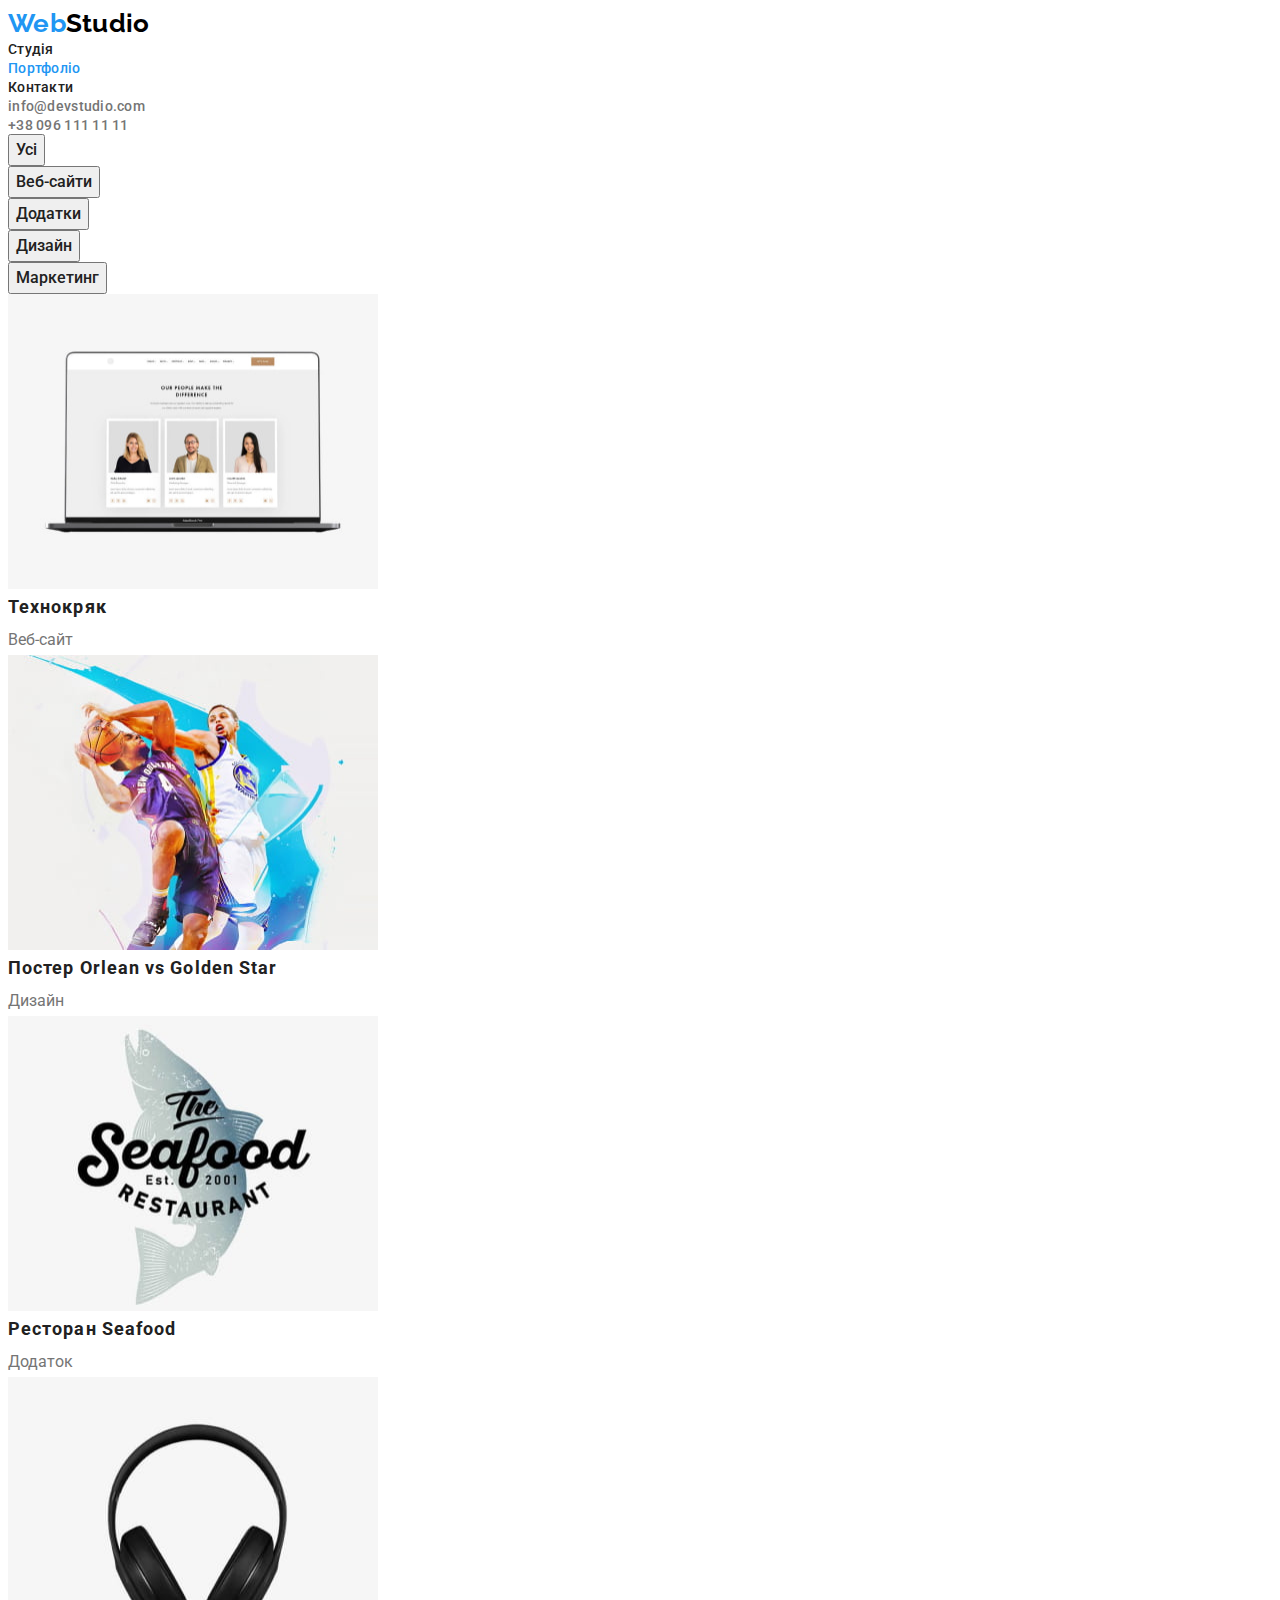
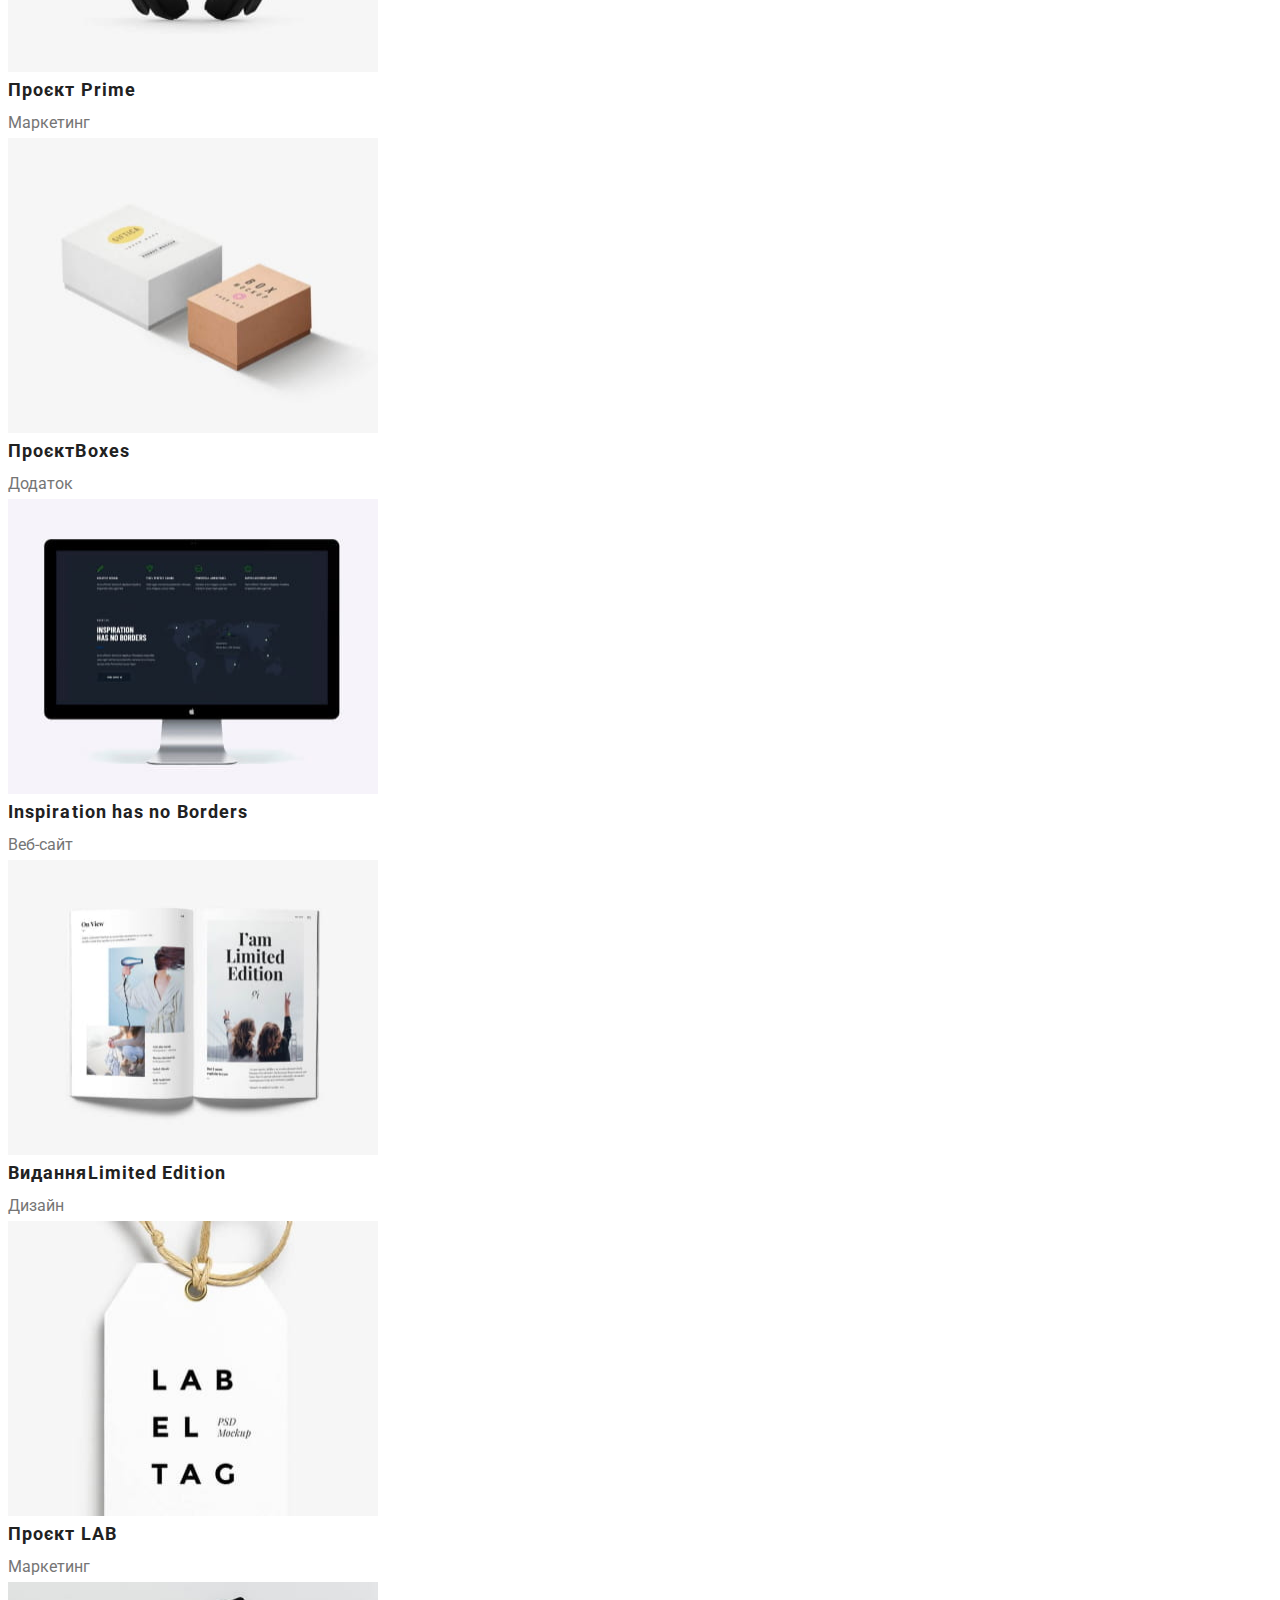
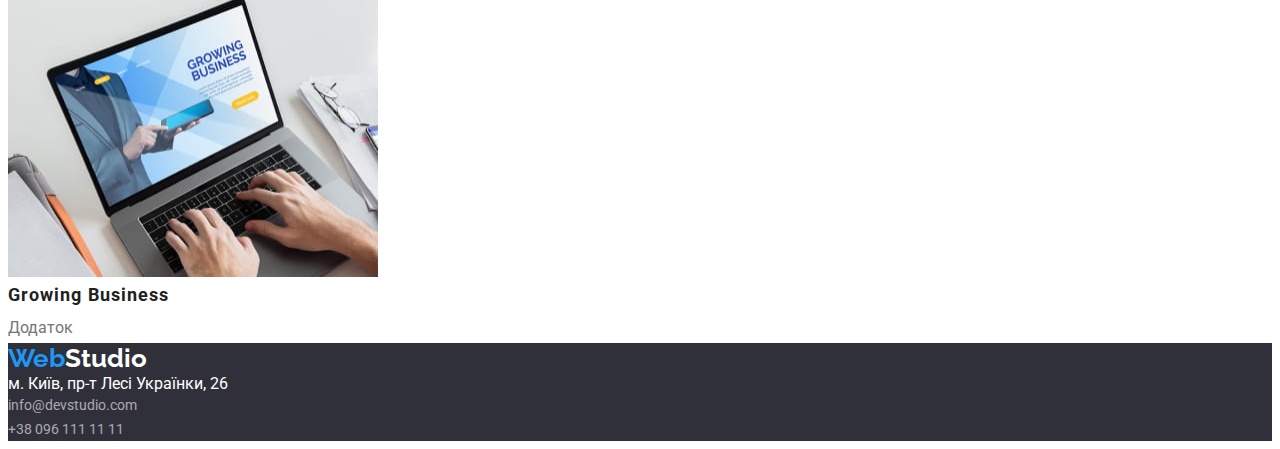
==== portfolio.html @ 770c10e7 "Initial commit" ====
<!DOCTYPE html>
<html lang="uk">
<head>
    <meta charset="UTF-8">
    <meta http-equiv="X-UA-Compatible" content="IE=edge">
    <meta name="viewport" content="width=device-width, initial-scale=1.0">
    <title>Portfolio</title>
    <link rel="preconnect" href="https://fonts.googleapis.com">
    <link rel="preconnect" href="https://fonts.gstatic.com" crossorigin>
    <link href="https://fonts.googleapis.com/css2?family=Montserrat:wght@400;700&family=Raleway:wght@700&family=Roboto:wght@400;500;700;900&display=swap" rel="stylesheet">
    <link rel="stylesheet" href="./css/styles.css">
</head>
<body class="page">
    <!-- Навігація -->
    <header class="header">
        <a class="link" lang="en" href="/"><span class="logo"> Web</span><span class="logo-part">Studio</span></a>
        <nav class="nav">
            <ul class="list">
                <li class="list-item"><a class="link" href="./index.html">Студія</a></li>
                <li class="list-item"><a class="link current" href="">Портфоліо</a></li>
                <li class="list-item"><a class="link" href="">Контакти</a></li>
            </ul>
        </nav>
        <ul class="list-contacts list">
            <li class="list-item"><a class="link" href="mailto:info@devstudio.com" >info@devstudio.com</a></li>
            <li class="list-item"><a class="link" href="tel:+380961111111" >+38 096 111 11 11</a></li>
        </ul>
        </header>
        <main>
        <!-- PORTFOLIO-BUTTONS -->
    <section class="section">
        <h1 hidden class="section-title">Portfolio</h1>
        <ul class="list">
            <li><button class="btn-list" type="button">Усі</button></li>
            <li><button class="btn-list" type="button">Веб-сайти</button></li>
            <li><button class="btn-list" type="button">Додатки</button></li>
            <li><button class="btn-list" type="button">Дизайн</button></li>
            <li><button class="btn-list" type="button">Маркетинг</button></li>    
           </ul>
           <ul class="list">
            <li>
                <img src="./images/img-1.jpg" alt="Веб-сайт" width="370" height="295">
                <h3 class="caption">Технокряк</h3>
                <p class="subtitle">Веб-сайт</p>
            </li>
            <li>
                <img src="./images/img-2.jpg" alt="баскетбольний постер" width="370" height="295">
                <h3 class="caption">Постер <span lang="en">Orlean vs Golden Star</span></h3>
                <p class="subtitle">Дизайн</p>      
            </li>
            <li>
                <img src="./images/img-3.jpg" alt="постер рибного ресторану" width="370" height="295">
                <h3 class="caption">Ресторан <span lang="en">Seafood</span></h3>
                <p class="subtitle">Додаток</p> 
            </li>
            <li>
                <img src="./images/img-4.jpg" alt="навушники" width="370" height="295">
                <h3 class="caption">Проєкт <span lang="en">Prime</span></h3>
                <p class="subtitle">Маркетинг</p>
            </li>
            <li>
                <img src="./images/img-5.jpg" alt="дві коробки" width="370" height="295">
                <h3 class="caption">Проєкт<span lang="en">Boxes</span></h3>
                <p class="subtitle">Додаток</p>
            </li>
            <li>
                <img src="./images/img-6.jpg" alt="монітор" width="370" height="295">
                <h3 class="caption" lang="en">Inspiration has no Borders</h3>
                <p class="subtitle">Веб-сайт</p>
            </li>
            <li>
                <img src="./images/img-7.jpg" alt="книга" width="370" height="295">
                <h3 class="caption">Видання<span lang="en">Limited Edition</span> </h3>
                <p class="subtitle">Дизайн</p>
            </li>
            <li>
                <img src="./images/img-8.jpg" alt="бірка" width="370" height="295">
                <h3 class="caption">Проєкт <span lang="en">LAB</span></h3>
                <p class="subtitle">Маркетинг</p>
            </li>
            <li>
                <img src="./images/img-9.jpg" alt="ноутбук" width="370" height="295">
                <h3 class="caption" lang="en">Growing Business</h3>
                <p class="subtitle">Додаток</p>
            </li>
           </ul>
        </section>
    </main>
        <!-- Наші контакти -->
    <footer class="footer">
        <div class="group">
            <a class="link" lang="en" href="/"><span class="logo"> Web</span><span class="logo-part">Studio</span></a>
            <address class="contacts">
                <p class="contacts-adress"> м. Київ, пр-т Лесі Українки, 26</p>
                <ul class="list-contacts list">
                    <li class="list-item"><a class="link" href="mailto:info@devstudio.com">info@devstudio.com</a> </li>
                    <li class="list-item"><a class="link" href="tel:+380961111111">+38 096 111 11 11</a> </li>
                </ul>
            </address>
        </div>
    </footer>
</body>
</html>
---- css/styles.css ----
:root{
    /* Fonts */

    --main-font: Roboto, sans-sefir;
    --secondary-font: Raleway, sans-sefir;

    /*Text colors  */

    --main-txt-cl: #212121;
    --accent-txt-cl:#2196F3;
    --logo-txt-cl:#000000;
    --grey-txt-cl: #757575;
    --light-txt-cl:#FFFFFF;
    --dark-txt-cl:rgba(255, 255, 255, 0.6);
    /* Background colors */

    --accent-bg-cl: #2196F3;
    --main-bg-cl:#FFFFFF;
    --dark-bg-cl: #2F303A;
    --light-bg-cl:#F5F4FA;

    /* Others */


   }
   
   
.page{

    font-family: var(--main-font);
    color: var(--main-txt-cl);
    background-color: var(--main-bg-cl);
}

/* reset */

h1,
h2,
h3,
h4,
h5,
h6,
p{
    margin: 0;
}


img{
display: block;
}

.link{
    color: currentColor;
    text-decoration: none;
}

.list{
    list-style: none;
    margin: 0;
    padding: 0;
}



/* HEADER */

.header{
    background-color: var(--main-bg-cl);
}

.header .link{
    font-weight: 500;
    font-size: 14px;
    line-height: calc(16 / 14);
    letter-spacing: 0.02em;
    color: var(--main-txt-cl);
}

.list .link.current{
 color: var(--accent-txt-cl);
}

.header .link:hover,
.header .link:focus{
    color: var(--accent-txt-cl);
}

.header .logo{
    font-family:var(--secondary-font);
    font-weight: 700;
    font-size: 26px;
    line-height: calc(31 / 26);
    color: var(--accent-txt-cl);
    text-decoration: none;
}

.header .logo-part{
    font-family:var(--secondary-font);
    font-weight: 700;
    font-size: 26px;
    line-height: calc(31 / 26);
    color: var(--logo-txt-cl);
    text-decoration: none;
}

.list-contacts .link{
   color: var(--grey-txt-cl);
}

/* HERO */

.hero{
    background-color: var(--dark-bg-cl);
}


.hero-title{
    margin-bottom: 30px;
    font-weight: 900;
    font-size: 44px;
    line-height: calc(60 / 44);
    text-align: center;
    letter-spacing: 0.06em;
    text-transform: uppercase;
    color:var(--main-bg-cl);

}

.hero .btn{
    font-family: inherit;
    font-weight: 700;
    font-size: 16px;
    line-height: calc(30 / 16);
    display: flex;
    align-items: center;
    text-align: center;
    letter-spacing: 0.06em;
    color: var(--main-bg-cl);
    background-color: var(--accent-bg-cl);
    cursor: pointer;
}

/* НАШІ ПЕРЕВАГИ */

.caption-desc{
    font-weight: 700;
    font-size: 14px;
    line-height:calc(16 / 14);
    text-transform: uppercase;
    color: var(--main-txt-cl);

}

.subtitle-desc{
      /* margin-bottom: 30px;
      width: 270px; */
    font-size: 14px;
    line-height: calc(24 / 14);
    color:var(--grey-txt-cl);

}

/* НАША РОБОТА */

.section-title{
    font-weight: 700;
    font-size: 36px;
    line-height:calc(42 / 36);
    text-align: center;
    color:var(--main-txt-cl);
}

/* КОМАНДА */

.section-team{
    background-color:var(--light-bg-cl);
}

.team{
    font-weight: 500;
    font-size: 16px;
    line-height:calc(19 / 16);
    text-align: center;
    color:var(--main-txt-cl);

}

.profession{
    font-size: 16px;
    line-height: calc(19 / 16);
    text-align: center;
    color: var(--grey-txt-cl);

}

.list-item-team{
    background-color:var(--main-bg-cl);
}

/* НАШІ КОНТАКТИ */

 .footer{
    background-color:var(--dark-bg-cl);
 }


.footer .logo{
    font-family:var(--secondary-font);
    font-weight: 700;
    font-size: 26px;
    line-height: calc(31 / 26);
    color: var(--accent-txt-cl);
    text-decoration: none;
 }
    
.footer .logo-part{
    font-family:var(--secondary-font);
    font-weight: 700;
    font-size: 26px;
    line-height: calc(31 / 26);
    color: var(--light-txt-cl);
    text-decoration: none;
 }
 
.contacts{
    font-style: normal;
 }

.contacts-adress{
    color: var(--light-txt-cl);
}

.footer .link{
    font-size: 14px;
    line-height:calc(24 / 14);
    color:var(--dark-txt-cl);

}


.footer .link:hover,
.footer .link:focus{
    color:var(--accent-txt-cl);
 }

/*PORTFOLIO-BUTTONS */

.section .btn-list{
    font-family: inherit;
    font-weight: 500;
    font-size: 16px;
    line-height:calc(26 / 16);
    text-align: center;
    color: var(--main-txt-cl);
    cursor: pointer;
}

.section .btn-list:hover,
.section .btn-list:focus{
    color:var(--light-txt-cl);
    background-color: var(--accent-bg-cl);
}


.caption{
    font-weight: 700;
    font-size: 18px;
    line-height: calc(36 / 18);
    letter-spacing: 0.06em;
    color: var(--main-txt-cl);

}

.subtitle{
    font-size: 16px;
    line-height: calc(30 / 16);
    color:var(--grey-txt-cl);
}
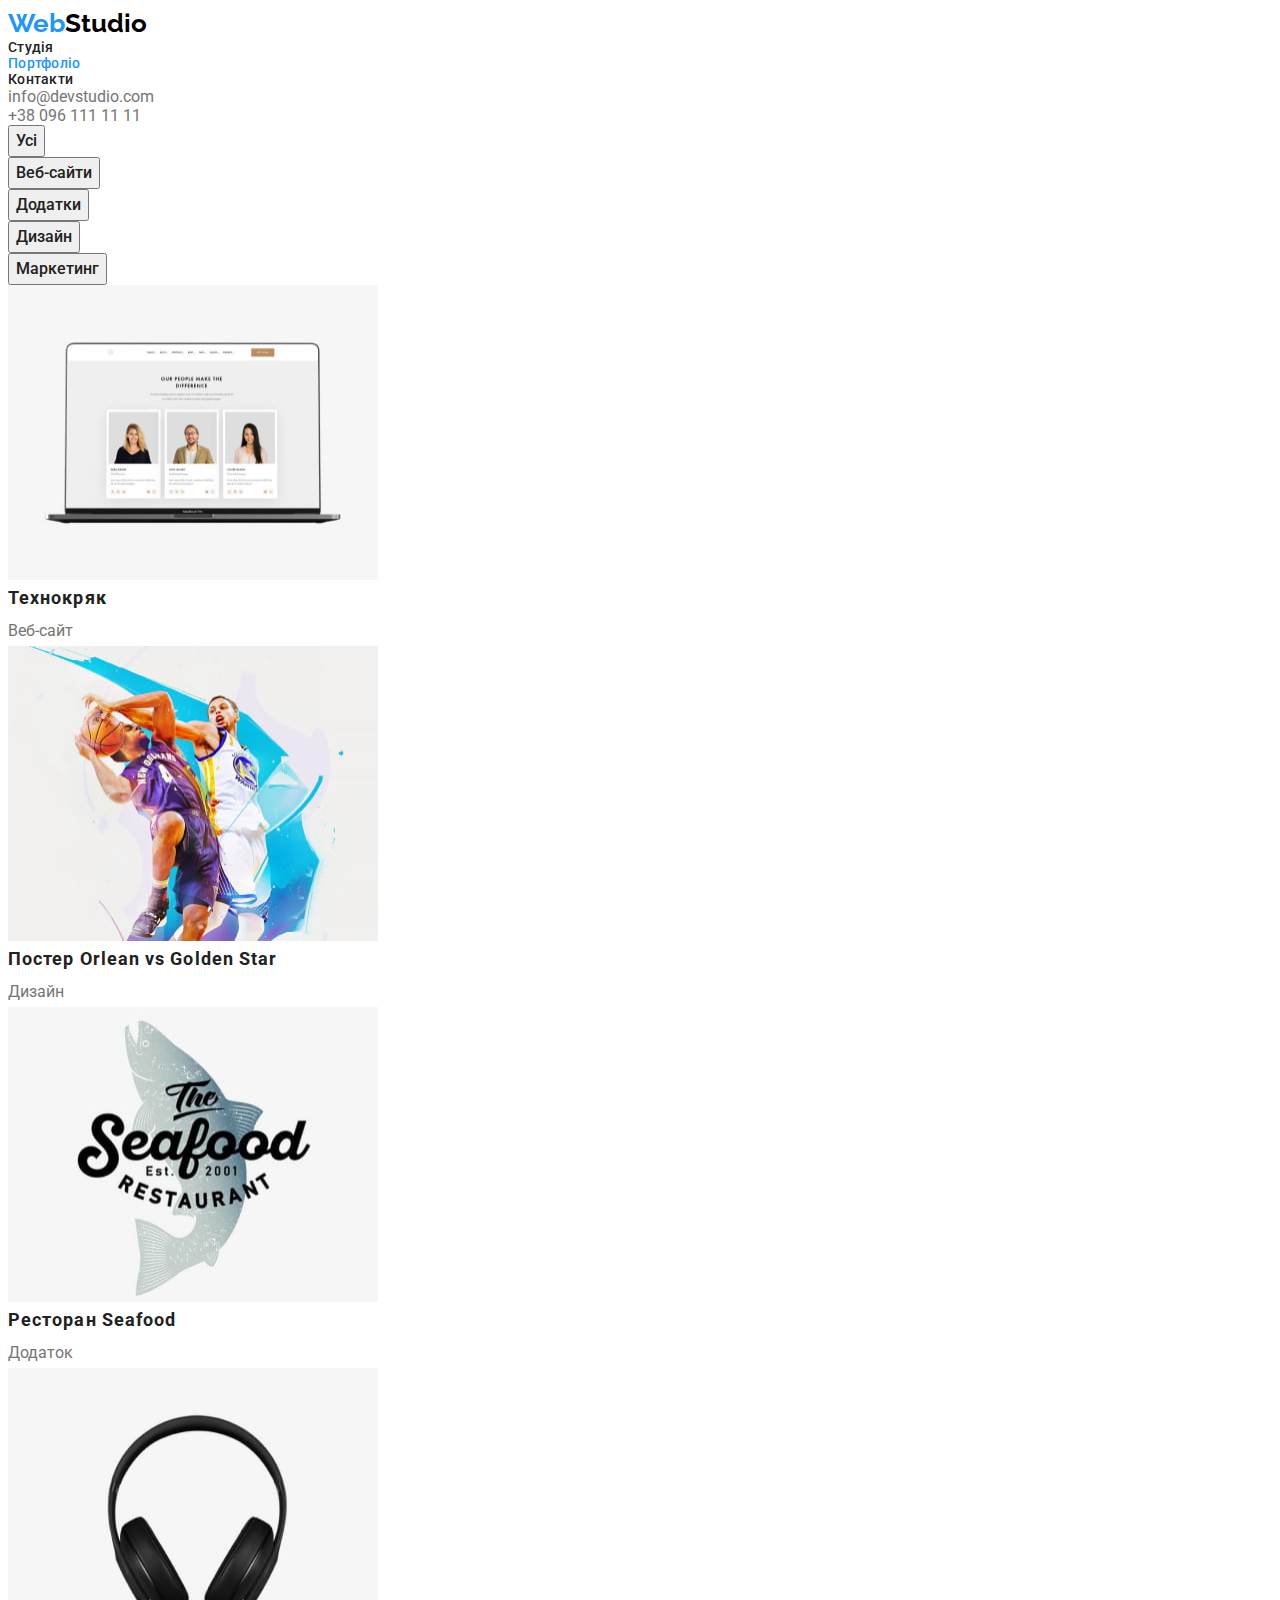
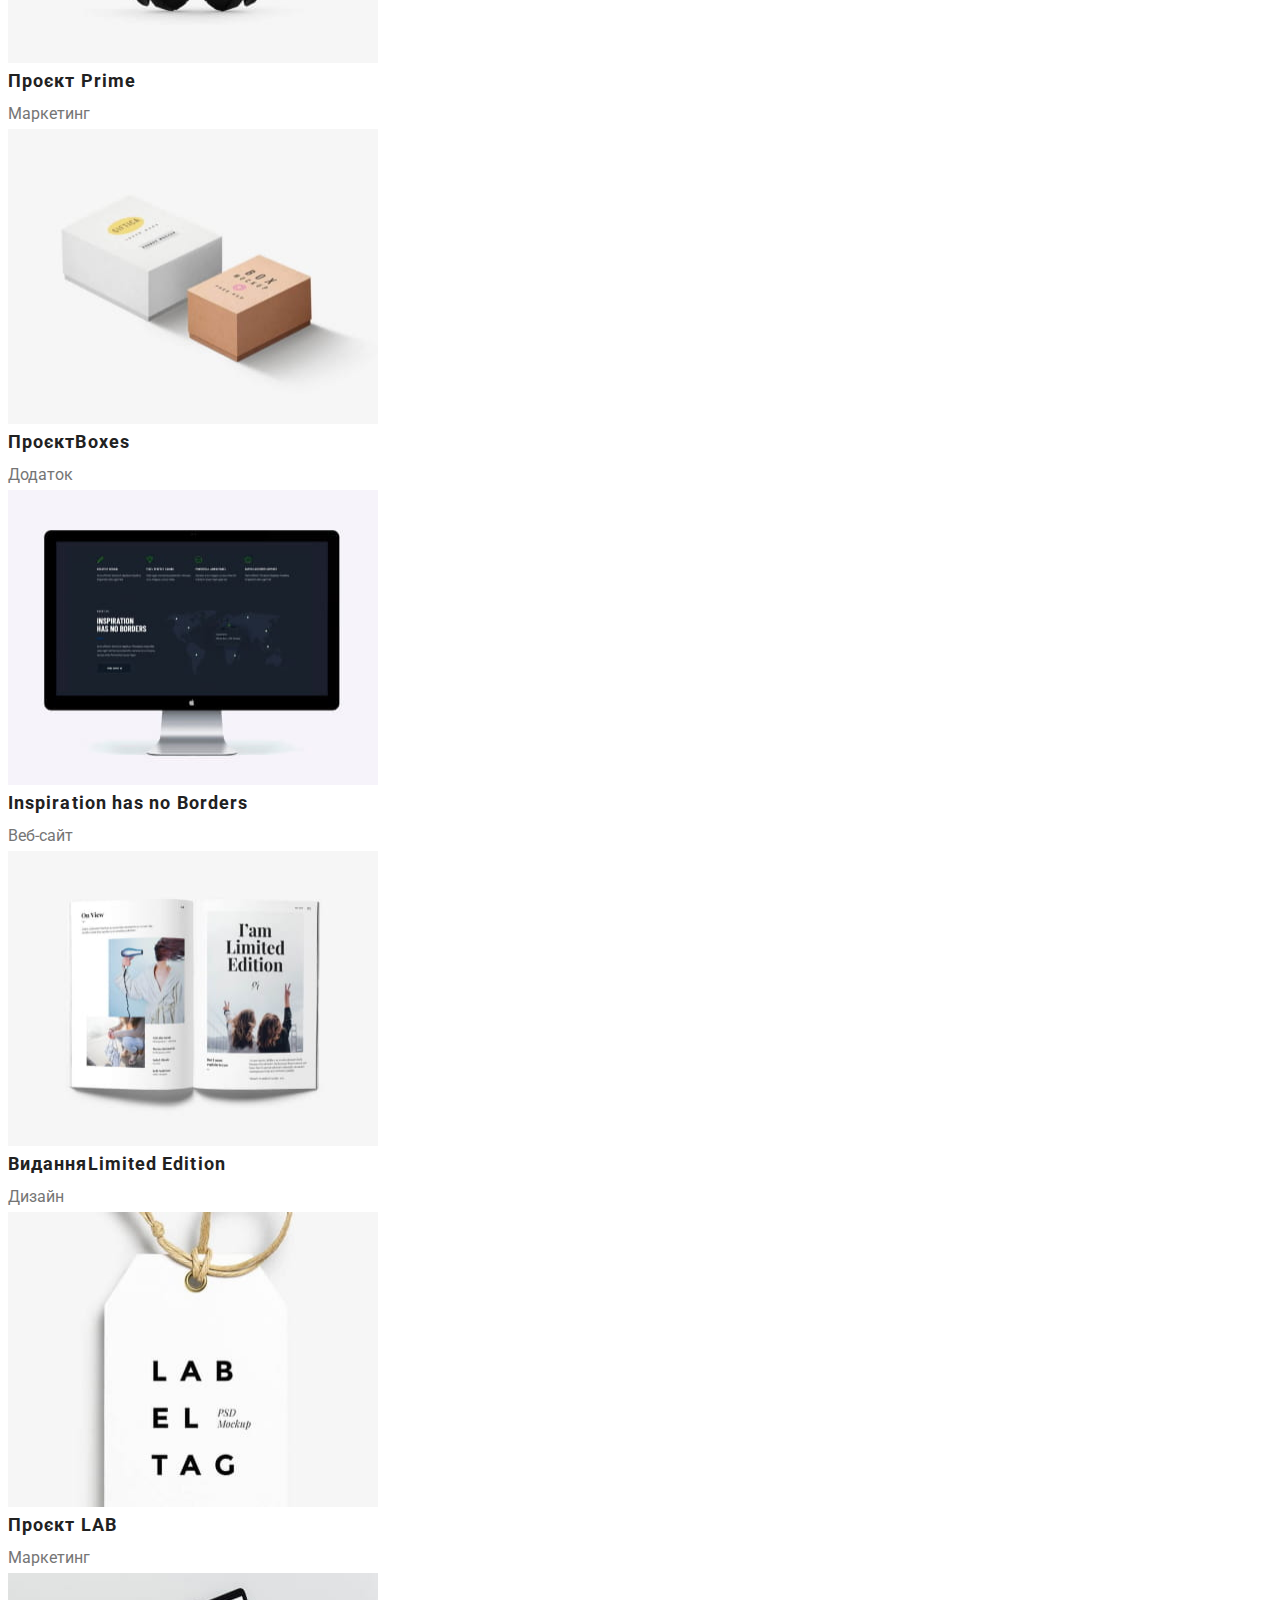
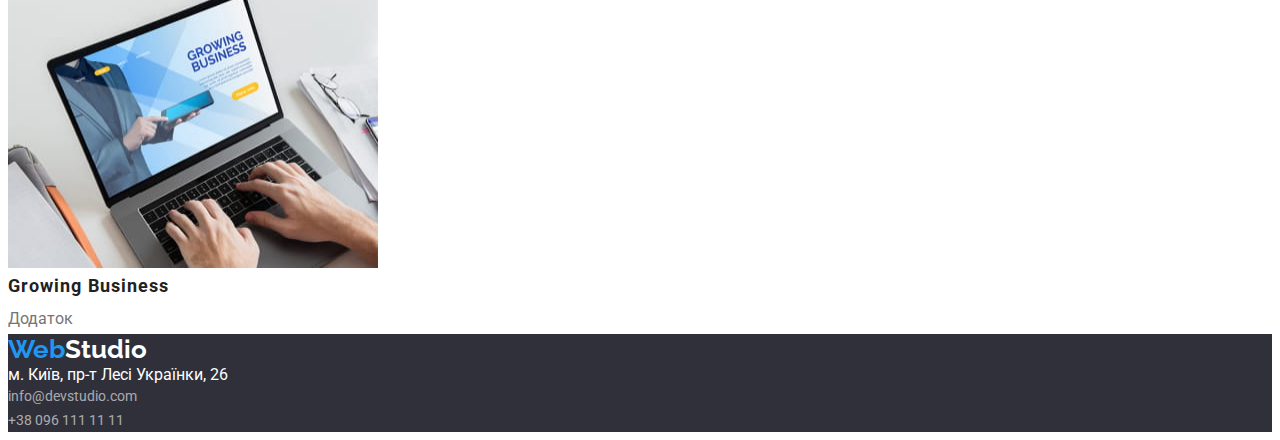
==== commit ddb122a3: "reboot style" ====
--- a/portfolio.html
+++ b/portfolio.html
@@ -15,73 +15,73 @@
     <header class="header">
         <a class="link" lang="en" href="/"><span class="logo"> Web</span><span class="logo-part">Studio</span></a>
         <nav class="nav">
-            <ul class="list">
-                <li class="list-item"><a class="link" href="./index.html">Студія</a></li>
-                <li class="list-item"><a class="link current" href="">Портфоліо</a></li>
-                <li class="list-item"><a class="link" href="">Контакти</a></li>
+            <ul class="header-list">
+                <li class="header-item"><a class="link" href="./index.html">Студія</a></li>
+                <li class="header-item"><a class="link current" href="">Портфоліо</a></li>
+                <li class="header-item"><a class="link" href="">Контакти</a></li>
             </ul>
         </nav>
-        <ul class="list-contacts list">
-            <li class="list-item"><a class="link" href="mailto:info@devstudio.com" >info@devstudio.com</a></li>
-            <li class="list-item"><a class="link" href="tel:+380961111111" >+38 096 111 11 11</a></li>
+        <ul class="contacts-list">
+            <li class="contacts-list-item"><a class="link" href="mailto:info@devstudio.com" >info@devstudio.com</a></li>
+            <li class="contacts-list-item"><a class="link" href="tel:+380961111111" >+38 096 111 11 11</a></li>
         </ul>
         </header>
         <main>
         <!-- PORTFOLIO-BUTTONS -->
     <section class="section">
         <h1 hidden class="section-title">Portfolio</h1>
-        <ul class="list">
-            <li><button class="btn-list" type="button">Усі</button></li>
-            <li><button class="btn-list" type="button">Веб-сайти</button></li>
-            <li><button class="btn-list" type="button">Додатки</button></li>
-            <li><button class="btn-list" type="button">Дизайн</button></li>
-            <li><button class="btn-list" type="button">Маркетинг</button></li>    
+        <ul class="section-list">
+            <li><button class="section-btn" type="button">Усі</button></li>
+            <li><button class="section-btn" type="button">Веб-сайти</button></li>
+            <li><button class="section-btn" type="button">Додатки</button></li>
+            <li><button class="section-btn" type="button">Дизайн</button></li>
+            <li><button class="section-btn" type="button">Маркетинг</button></li>    
            </ul>
-           <ul class="list">
+           <ul class="portfolio-list">
             <li>
                 <img src="./images/img-1.jpg" alt="Веб-сайт" width="370" height="295">
-                <h3 class="caption">Технокряк</h3>
-                <p class="subtitle">Веб-сайт</p>
+                <h3 class="portfolio-list-caption">Технокряк</h3>
+                <p class="portfolio-list-subtitle">Веб-сайт</p>
             </li>
             <li>
                 <img src="./images/img-2.jpg" alt="баскетбольний постер" width="370" height="295">
-                <h3 class="caption">Постер <span lang="en">Orlean vs Golden Star</span></h3>
-                <p class="subtitle">Дизайн</p>      
+                <h3 class="portfolio-list-caption">Постер <span lang="en">Orlean vs Golden Star</span></h3>
+                <p class="portfolio-list-subtitle">Дизайн</p>      
             </li>
             <li>
                 <img src="./images/img-3.jpg" alt="постер рибного ресторану" width="370" height="295">
-                <h3 class="caption">Ресторан <span lang="en">Seafood</span></h3>
-                <p class="subtitle">Додаток</p> 
+                <h3 class="portfolio-list-caption">Ресторан <span lang="en">Seafood</span></h3>
+                <p class="portfolio-list-subtitle">Додаток</p> 
             </li>
             <li>
                 <img src="./images/img-4.jpg" alt="навушники" width="370" height="295">
-                <h3 class="caption">Проєкт <span lang="en">Prime</span></h3>
-                <p class="subtitle">Маркетинг</p>
+                <h3 class="portfolio-list-caption">Проєкт <span lang="en">Prime</span></h3>
+                <p class="portfolio-list-subtitle">Маркетинг</p>
             </li>
             <li>
                 <img src="./images/img-5.jpg" alt="дві коробки" width="370" height="295">
-                <h3 class="caption">Проєкт<span lang="en">Boxes</span></h3>
-                <p class="subtitle">Додаток</p>
+                <h3 class="portfolio-list-caption">Проєкт<span lang="en">Boxes</span></h3>
+                <p class="portfolio-list-subtitle">Додаток</p>
             </li>
             <li>
                 <img src="./images/img-6.jpg" alt="монітор" width="370" height="295">
-                <h3 class="caption" lang="en">Inspiration has no Borders</h3>
-                <p class="subtitle">Веб-сайт</p>
+                <h3 class="portfolio-list-caption" lang="en">Inspiration has no Borders</h3>
+                <p class="portfolio-list-subtitle">Веб-сайт</p>
             </li>
             <li>
                 <img src="./images/img-7.jpg" alt="книга" width="370" height="295">
-                <h3 class="caption">Видання<span lang="en">Limited Edition</span> </h3>
-                <p class="subtitle">Дизайн</p>
+                <h3 class="portfolio-list-caption">Видання<span lang="en">Limited Edition</span> </h3>
+                <p class="portfolio-list-subtitle">Дизайн</p>
             </li>
             <li>
                 <img src="./images/img-8.jpg" alt="бірка" width="370" height="295">
-                <h3 class="caption">Проєкт <span lang="en">LAB</span></h3>
-                <p class="subtitle">Маркетинг</p>
+                <h3 class="portfolio-list-caption">Проєкт <span lang="en">LAB</span></h3>
+                <p class="portfolio-list-subtitle">Маркетинг</p>
             </li>
             <li>
                 <img src="./images/img-9.jpg" alt="ноутбук" width="370" height="295">
-                <h3 class="caption" lang="en">Growing Business</h3>
-                <p class="subtitle">Додаток</p>
+                <h3 class="portfolio-list-caption" lang="en">Growing Business</h3>
+                <p class="portfolio-list-subtitle">Додаток</p>
             </li>
            </ul>
         </section>
@@ -92,9 +92,9 @@
             <a class="link" lang="en" href="/"><span class="logo"> Web</span><span class="logo-part">Studio</span></a>
             <address class="contacts">
                 <p class="contacts-adress"> м. Київ, пр-т Лесі Українки, 26</p>
-                <ul class="list-contacts list">
-                    <li class="list-item"><a class="link" href="mailto:info@devstudio.com">info@devstudio.com</a> </li>
-                    <li class="list-item"><a class="link" href="tel:+380961111111">+38 096 111 11 11</a> </li>
+                <ul class="footer-list">
+                    <li class="footer-list-item"><a class="link" href="mailto:info@devstudio.com">info@devstudio.com</a> </li>
+                    <li class="footer-list-item"><a class="link" href="tel:+380961111111">+38 096 111 11 11</a> </li>
                 </ul>
             </address>
         </div>
--- a/css/styles.css
+++ b/css/styles.css
@@ -54,7 +54,14 @@
     text-decoration: none;
 }
 
-.list{
+.header-list,
+.contacts-list,
+.footer-list,
+.section-team-list,
+.hero-list,
+.content-list,
+.section-list,
+.portfolio-list{
     list-style: none;
     margin: 0;
     padding: 0;
@@ -68,7 +75,7 @@
     background-color: var(--main-bg-cl);
 }
 
-.header .link{
+.header-item{
     font-weight: 500;
     font-size: 14px;
     line-height: calc(16 / 14);
@@ -76,7 +83,7 @@
     color: var(--main-txt-cl);
 }
 
-.list .link.current{
+.link.current{
  color: var(--accent-txt-cl);
 }
 
@@ -103,7 +110,7 @@
     text-decoration: none;
 }
 
-.list-contacts .link{
+.contacts-list .link{
    color: var(--grey-txt-cl);
 }
 
@@ -126,7 +133,7 @@
 
 }
 
-.hero .btn{
+.hero-btn{
     font-family: inherit;
     font-weight: 700;
     font-size: 16px;
@@ -142,7 +149,7 @@
 
 /* НАШІ ПЕРЕВАГИ */
 
-.caption-desc{
+.hero-caption{
     font-weight: 700;
     font-size: 14px;
     line-height:calc(16 / 14);
@@ -151,9 +158,7 @@
 
 }
 
-.subtitle-desc{
-      /* margin-bottom: 30px;
-      width: 270px; */
+.hero-subtitle{
     font-size: 14px;
     line-height: calc(24 / 14);
     color:var(--grey-txt-cl);
@@ -162,7 +167,7 @@
 
 /* НАША РОБОТА */
 
-.section-title{
+.content-title{
     font-weight: 700;
     font-size: 36px;
     line-height:calc(42 / 36);
@@ -176,7 +181,7 @@
     background-color:var(--light-bg-cl);
 }
 
-.team{
+.section-team-caption{
     font-weight: 500;
     font-size: 16px;
     line-height:calc(19 / 16);
@@ -185,7 +190,7 @@
 
 }
 
-.profession{
+.section-team-subtitle{
     font-size: 16px;
     line-height: calc(19 / 16);
     text-align: center;
@@ -193,7 +198,7 @@
 
 }
 
-.list-item-team{
+.section-team-list{
     background-color:var(--main-bg-cl);
 }
 
@@ -245,7 +250,7 @@
 
 /*PORTFOLIO-BUTTONS */
 
-.section .btn-list{
+.section-btn{
     font-family: inherit;
     font-weight: 500;
     font-size: 16px;
@@ -255,14 +260,14 @@
     cursor: pointer;
 }
 
-.section .btn-list:hover,
-.section .btn-list:focus{
+.section-btn:hover,
+.section-btn:focus{
     color:var(--light-txt-cl);
     background-color: var(--accent-bg-cl);
 }
 
 
-.caption{
+.portfolio-list-caption{
     font-weight: 700;
     font-size: 18px;
     line-height: calc(36 / 18);
@@ -271,7 +276,7 @@
 
 }
 
-.subtitle{
+.portfolio-list-subtitle{
     font-size: 16px;
     line-height: calc(30 / 16);
     color:var(--grey-txt-cl);
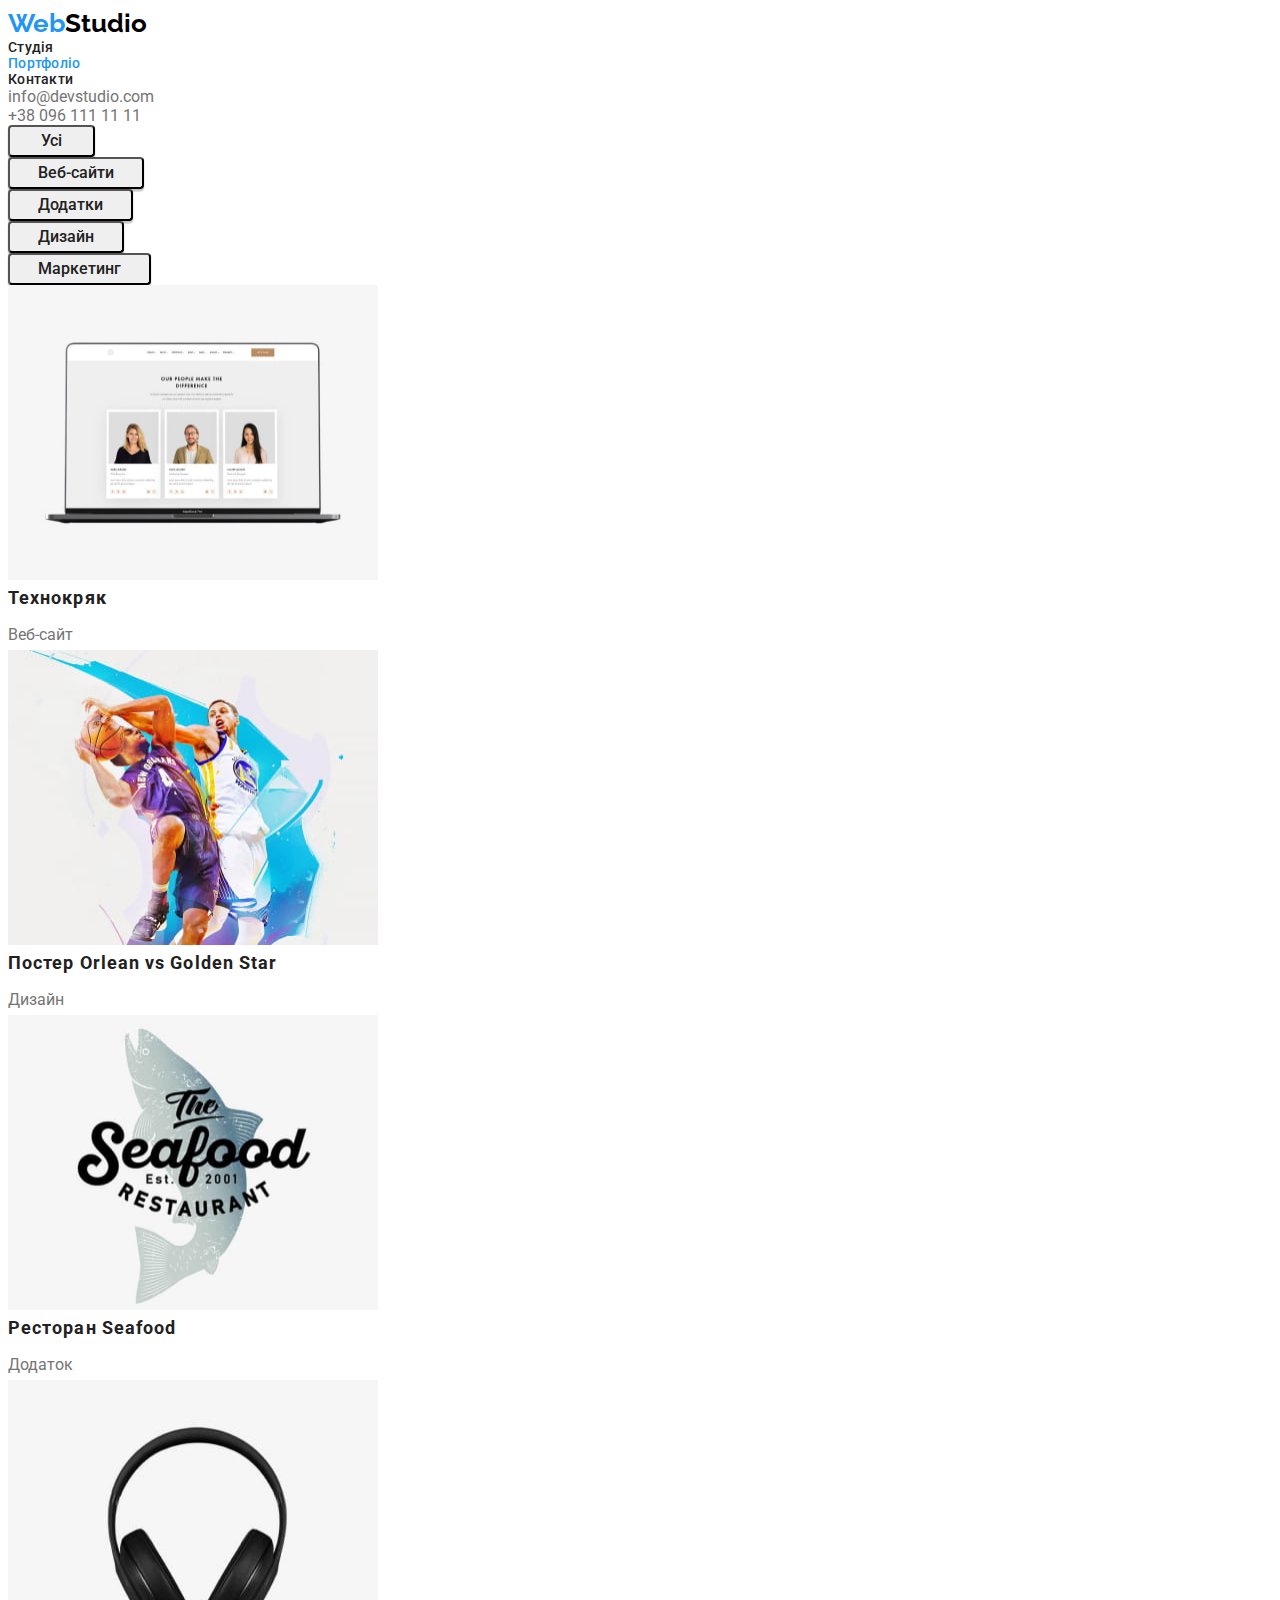
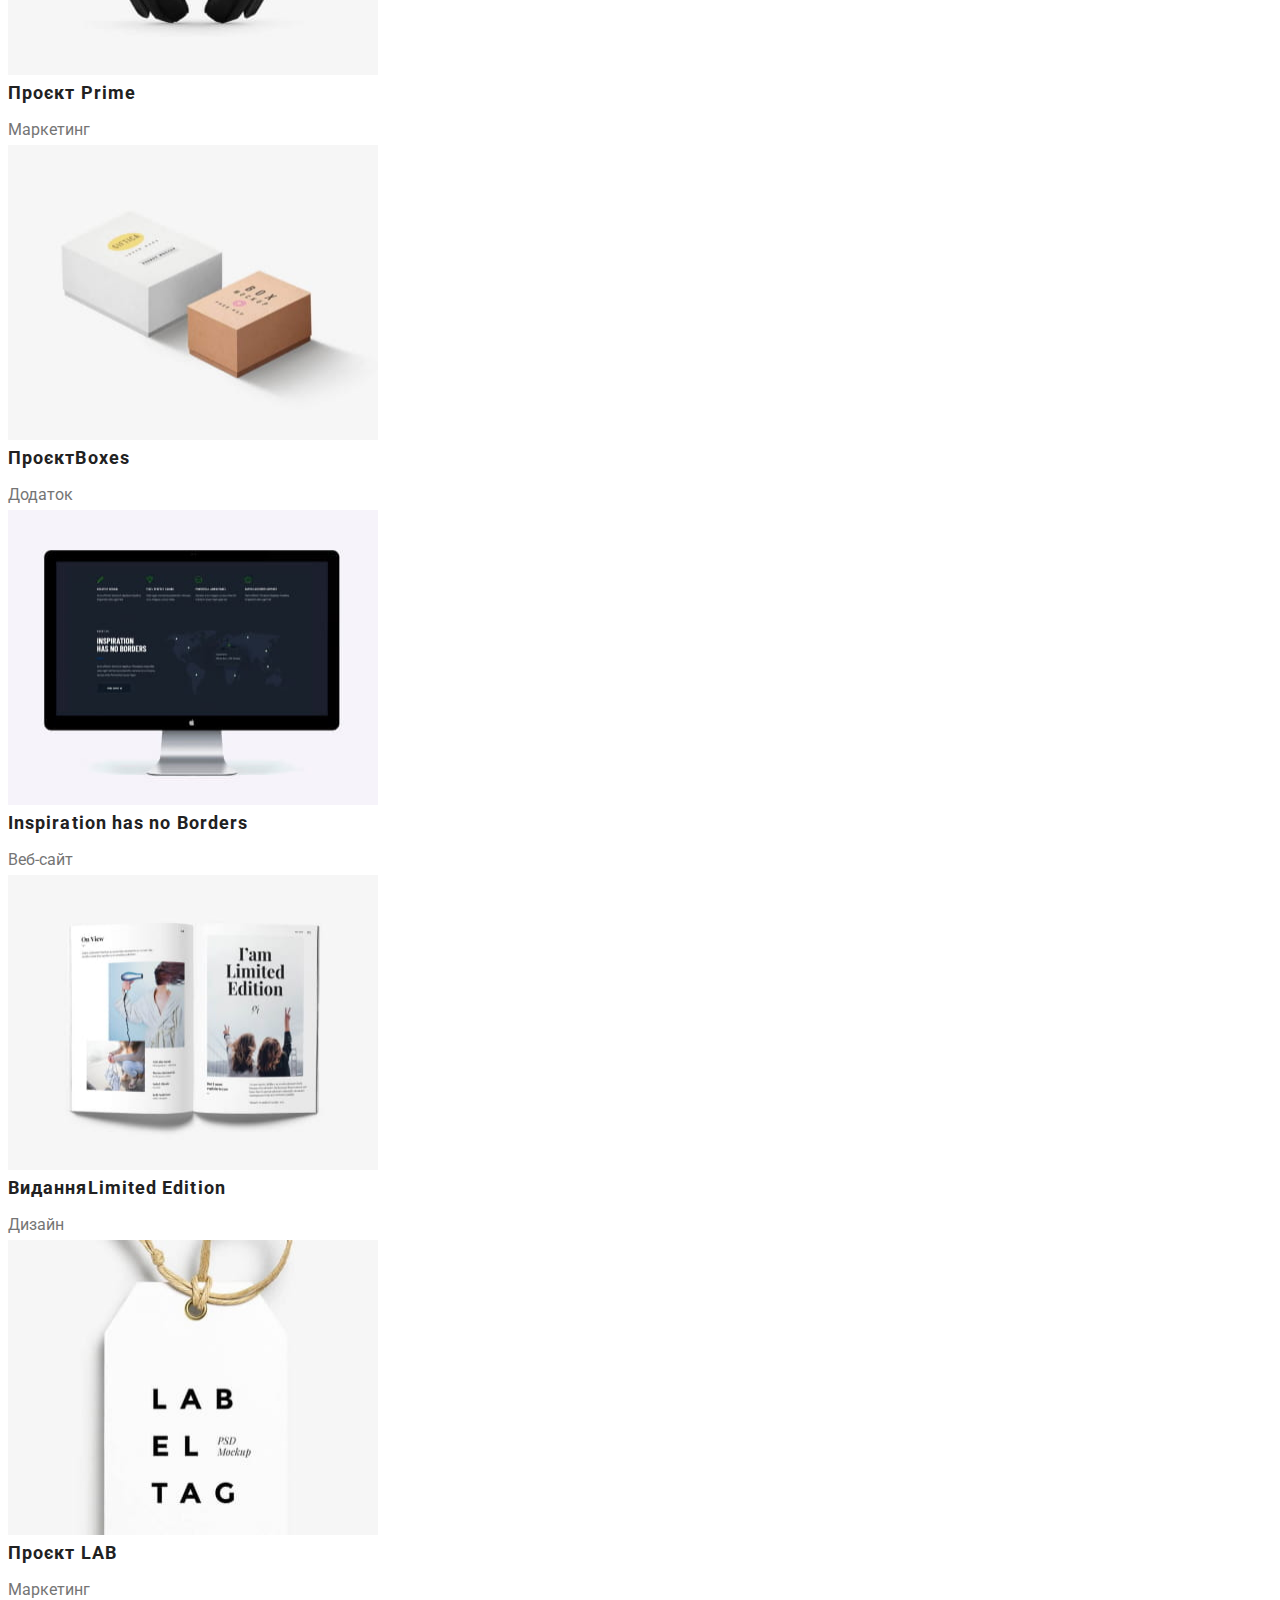
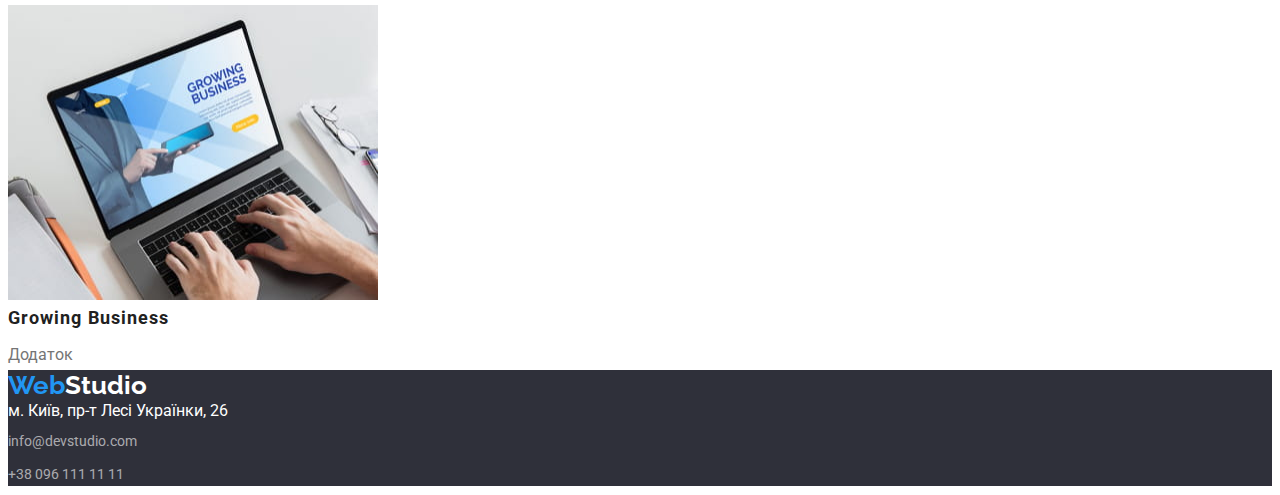
==== commit d056c6e5: "changed work" ====
--- a/portfolio.html
+++ b/portfolio.html
@@ -31,55 +31,55 @@
     <section class="section">
         <h1 hidden class="section-title">Portfolio</h1>
         <ul class="section-list">
-            <li><button class="section-btn" type="button">Усі</button></li>
-            <li><button class="section-btn" type="button">Веб-сайти</button></li>
-            <li><button class="section-btn" type="button">Додатки</button></li>
-            <li><button class="section-btn" type="button">Дизайн</button></li>
-            <li><button class="section-btn" type="button">Маркетинг</button></li>    
+            <li><button class="section-btn" type="button"><span class="name-btn">Усі</span></button></li>
+            <li><button class="section-btn" type="button"><span class="name-btns">Веб-сайти</span></button></li>
+            <li><button class="section-btn" type="button"><span class="name-btns">Додатки</span></button></li>
+            <li><button class="section-btn" type="button"><span class="name-btns">Дизайн</span></button></li>
+            <li><button class="section-btn" type="button"><span class="name-btns">Маркетинг</span></button></li>    
            </ul>
            <ul class="portfolio-list">
             <li>
-                <img src="./images/img-1.jpg" alt="Веб-сайт" width="370" height="295">
+                <img class="img" src="./images/img-1.jpg" alt="Веб-сайт" width="370" height="295">
                 <h3 class="portfolio-list-caption">Технокряк</h3>
                 <p class="portfolio-list-subtitle">Веб-сайт</p>
             </li>
             <li>
-                <img src="./images/img-2.jpg" alt="баскетбольний постер" width="370" height="295">
+                <img class="img" src="./images/img-2.jpg" alt="баскетбольний постер" width="370" height="295">
                 <h3 class="portfolio-list-caption">Постер <span lang="en">Orlean vs Golden Star</span></h3>
                 <p class="portfolio-list-subtitle">Дизайн</p>      
             </li>
             <li>
-                <img src="./images/img-3.jpg" alt="постер рибного ресторану" width="370" height="295">
+                <img class="img" src="./images/img-3.jpg" alt="постер рибного ресторану" width="370" height="295">
                 <h3 class="portfolio-list-caption">Ресторан <span lang="en">Seafood</span></h3>
                 <p class="portfolio-list-subtitle">Додаток</p> 
             </li>
             <li>
-                <img src="./images/img-4.jpg" alt="навушники" width="370" height="295">
+                <img class="img" src="./images/img-4.jpg" alt="навушники" width="370" height="295">
                 <h3 class="portfolio-list-caption">Проєкт <span lang="en">Prime</span></h3>
                 <p class="portfolio-list-subtitle">Маркетинг</p>
             </li>
             <li>
-                <img src="./images/img-5.jpg" alt="дві коробки" width="370" height="295">
+                <img class="img" src="./images/img-5.jpg" alt="дві коробки" width="370" height="295">
                 <h3 class="portfolio-list-caption">Проєкт<span lang="en">Boxes</span></h3>
                 <p class="portfolio-list-subtitle">Додаток</p>
             </li>
             <li>
-                <img src="./images/img-6.jpg" alt="монітор" width="370" height="295">
+                <img class="img" src="./images/img-6.jpg" alt="монітор" width="370" height="295">
                 <h3 class="portfolio-list-caption" lang="en">Inspiration has no Borders</h3>
                 <p class="portfolio-list-subtitle">Веб-сайт</p>
             </li>
             <li>
-                <img src="./images/img-7.jpg" alt="книга" width="370" height="295">
+                <img class="img" src="./images/img-7.jpg" alt="книга" width="370" height="295">
                 <h3 class="portfolio-list-caption">Видання<span lang="en">Limited Edition</span> </h3>
                 <p class="portfolio-list-subtitle">Дизайн</p>
             </li>
             <li>
-                <img src="./images/img-8.jpg" alt="бірка" width="370" height="295">
+                <img class="img" src="./images/img-8.jpg" alt="бірка" width="370" height="295">
                 <h3 class="portfolio-list-caption">Проєкт <span lang="en">LAB</span></h3>
                 <p class="portfolio-list-subtitle">Маркетинг</p>
             </li>
             <li>
-                <img src="./images/img-9.jpg" alt="ноутбук" width="370" height="295">
+                <img class="img" src="./images/img-9.jpg" alt="ноутбук" width="370" height="295">
                 <h3 class="portfolio-list-caption" lang="en">Growing Business</h3>
                 <p class="portfolio-list-subtitle">Додаток</p>
             </li>
--- a/css/styles.css
+++ b/css/styles.css
@@ -1,35 +1,31 @@
-   :root{
-    /* Fonts */
-
-    --main-font: Roboto, sans-sefir;
-    --secondary-font: Raleway, sans-sefir;
-
-    /*Text colors  */
-
-    --main-txt-cl: #212121;
-    --accent-txt-cl:#2196F3;
-    --logo-txt-cl:#000000;
-    --grey-txt-cl: #757575;
-    --light-txt-cl:#FFFFFF;
-    --dark-txt-cl:rgba(255, 255, 255, 0.6);
-    /* Background colors */
-
-    --accent-bg-cl: #2196F3;
-    --main-bg-cl:#FFFFFF;
-    --dark-bg-cl: #2F303A;
-    --light-bg-cl:#F5F4FA;
-
-    /* Others */
-
-
-   }
-   
-   
-.page{
-
-    font-family: var(--main-font);
-    color: var(--main-txt-cl);
-    background-color: var(--main-bg-cl);
+:root {
+  /* Fonts */
+
+  --main-font: Roboto, sans-sefir;
+  --secondary-font: Raleway, sans-sefir;
+
+  /*Text colors  */
+
+  --main-txt-cl: #212121;
+  --accent-txt-cl: #2196f3;
+  --logo-txt-cl: #000000;
+  --grey-txt-cl: #757575;
+  --light-txt-cl: #ffffff;
+  --dark-txt-cl: rgba(255, 255, 255, 0.6);
+  /* Background colors */
+
+  --accent-bg-cl: #2196f3;
+  --main-bg-cl: #ffffff;
+  --dark-bg-cl: #2f303a;
+  --light-bg-cl: #f5f4fa;
+
+  /* Others */
+}
+
+.page {
+  font-family: var(--main-font);
+  color: var(--main-txt-cl);
+  background-color: var(--main-bg-cl);
 }
 
 /* reset */
@@ -40,18 +36,18 @@
 h4,
 h5,
 h6,
-p{
-    margin: 0;
-}
-
-
-img{
-display: block;
-}
-
-.link{
-    color: currentColor;
-    text-decoration: none;
+p,
+ul {
+  margin: 0;
+}
+
+img {
+  display: block;
+}
+
+.link {
+  color: currentColor;
+  text-decoration: none;
 }
 
 .header-list,
@@ -61,223 +57,238 @@
 .hero-list,
 .content-list,
 .section-list,
-.portfolio-list{
-    list-style: none;
-    margin: 0;
-    padding: 0;
-}
-
-
+.portfolio-list {
+  list-style: none;
+  margin: 0;
+  padding: 0;
+}
 
 /* HEADER */
 
-.header{
-    background-color: var(--main-bg-cl);
-}
-
-.header-item{
-    font-weight: 500;
-    font-size: 14px;
-    line-height: calc(16 / 14);
-    letter-spacing: 0.02em;
-    color: var(--main-txt-cl);
-}
-
-.link.current{
- color: var(--accent-txt-cl);
+.header {
+  background-color: var(--main-bg-cl);
+}
+
+.header-item {
+  font-weight: 500;
+  font-size: 14px;
+  line-height: calc(16 / 14);
+  letter-spacing: 0.02em;
+  color: var(--main-txt-cl);
+}
+
+.link.current {
+  color: var(--accent-txt-cl);
 }
 
 .header .link:hover,
-.header .link:focus{
-    color: var(--accent-txt-cl);
-}
-
-.header .logo{
-    font-family:var(--secondary-font);
-    font-weight: 700;
-    font-size: 26px;
-    line-height: calc(31 / 26);
-    color: var(--accent-txt-cl);
-    text-decoration: none;
-}
-
-.header .logo-part{
-    font-family:var(--secondary-font);
-    font-weight: 700;
-    font-size: 26px;
-    line-height: calc(31 / 26);
-    color: var(--logo-txt-cl);
-    text-decoration: none;
-}
-
-.contacts-list .link{
-   color: var(--grey-txt-cl);
+.header .link:focus {
+  color: var(--accent-txt-cl);
+}
+
+.header .logo {
+  font-family: var(--secondary-font);
+  font-weight: 700;
+  font-size: 26px;
+  line-height: calc(31 / 26);
+  color: var(--accent-txt-cl);
+  text-decoration: none;
+}
+
+.header .logo-part {
+  font-family: var(--secondary-font);
+  font-weight: 700;
+  font-size: 26px;
+  line-height: calc(31 / 26);
+  color: var(--logo-txt-cl);
+  text-decoration: none;
+}
+
+.contacts-list .link {
+  color: var(--grey-txt-cl);
 }
 
 /* HERO */
 
-.hero{
-    background-color: var(--dark-bg-cl);
-}
-
-
-.hero-title{
+.hero {
+  background-color: var(--dark-bg-cl);
+}
+
+.hero-section{
+  width: 270px;
+}
+
+.hero-subtitle{
     margin-bottom: 30px;
-    font-weight: 900;
-    font-size: 44px;
-    line-height: calc(60 / 44);
-    text-align: center;
-    letter-spacing: 0.06em;
-    text-transform: uppercase;
-    color:var(--main-bg-cl);
-
-}
-
-.hero-btn{
-    font-family: inherit;
-    font-weight: 700;
-    font-size: 16px;
-    line-height: calc(30 / 16);
-    display: flex;
-    align-items: center;
-    text-align: center;
-    letter-spacing: 0.06em;
-    color: var(--main-bg-cl);
-    background-color: var(--accent-bg-cl);
-    cursor: pointer;
+}
+
+.hero-title {
+  margin-bottom: 30px;
+  font-weight: 900;
+  font-size: 44px;
+  line-height: calc(60 / 44);
+  text-align: center;
+  letter-spacing: 0.06em;
+  text-transform: uppercase;
+  color: var(--main-bg-cl);
+}
+
+.hero-btn {
+  padding: 10px 32px;
+  box-shadow: 0px 4px 4px rgba(0, 0, 0, 0.15);
+  border-radius: 4px;
+  font-family: inherit;
+  font-weight: 700;
+  font-size: 16px;
+  line-height: calc(30 / 16);
+  display: flex;
+  align-items: center;
+  text-align: center;
+  letter-spacing: 0.06em;
+  color: var(--main-bg-cl);
+  background-color: var(--accent-bg-cl);
+  cursor: pointer;
 }
 
 /* НАШІ ПЕРЕВАГИ */
 
-.hero-caption{
-    font-weight: 700;
-    font-size: 14px;
-    line-height:calc(16 / 14);
-    text-transform: uppercase;
-    color: var(--main-txt-cl);
-
-}
-
-.hero-subtitle{
-    font-size: 14px;
-    line-height: calc(24 / 14);
-    color:var(--grey-txt-cl);
-
+.hero-caption {
+  font-weight: 700;
+  font-size: 14px;
+  line-height: calc(16 / 14);
+  text-transform: uppercase;
+  color: var(--main-txt-cl);
+}
+
+.hero-subtitle {
+  font-size: 14px;
+  line-height: calc(24 / 14);
+  color: var(--grey-txt-cl);
 }
 
 /* НАША РОБОТА */
 
-.content-title{
-    font-weight: 700;
-    font-size: 36px;
-    line-height:calc(42 / 36);
-    text-align: center;
-    color:var(--main-txt-cl);
+.content-title {
+  font-weight: 700;
+  font-size: 36px;
+  line-height: calc(42 / 36);
+  text-align: center;
+  color: var(--main-txt-cl);
 }
 
 /* КОМАНДА */
 
-.section-team{
-    background-color:var(--light-bg-cl);
-}
-
-.section-team-caption{
-    font-weight: 500;
-    font-size: 16px;
-    line-height:calc(19 / 16);
-    text-align: center;
-    color:var(--main-txt-cl);
-
-}
-
-.section-team-subtitle{
-    font-size: 16px;
-    line-height: calc(19 / 16);
-    text-align: center;
-    color: var(--grey-txt-cl);
-
-}
-
-.section-team-list{
-    background-color:var(--main-bg-cl);
+.section-team {
+  background-color: var(--light-bg-cl);
+}
+
+.section-team-caption {
+  font-weight: 500;
+  font-size: 16px;
+  line-height: calc(19 / 16);
+  text-align: center;
+  color: var(--main-txt-cl);
+}
+
+.section-team-subtitle {
+  font-size: 16px;
+  line-height: calc(19 / 16);
+  text-align: center;
+  color: var(--grey-txt-cl);
+}
+
+.section-team-list {
+  background-color: var(--main-bg-cl);
 }
 
 /* НАШІ КОНТАКТИ */
 
- .footer{
-    background-color:var(--dark-bg-cl);
- }
-
-
-.footer .logo{
-    font-family:var(--secondary-font);
-    font-weight: 700;
-    font-size: 26px;
-    line-height: calc(31 / 26);
-    color: var(--accent-txt-cl);
-    text-decoration: none;
- }
-    
-.footer .logo-part{
-    font-family:var(--secondary-font);
-    font-weight: 700;
-    font-size: 26px;
-    line-height: calc(31 / 26);
-    color: var(--light-txt-cl);
-    text-decoration: none;
- }
- 
-.contacts{
-    font-style: normal;
- }
-
-.contacts-adress{
-    color: var(--light-txt-cl);
-}
-
-.footer .link{
-    font-size: 14px;
-    line-height:calc(24 / 14);
-    color:var(--dark-txt-cl);
-
-}
-
+.footer {
+  background-color: var(--dark-bg-cl);
+}
+
+.footer .logo {
+  font-family: var(--secondary-font);
+  font-weight: 700;
+  font-size: 26px;
+  line-height: calc(31 / 26);
+  color: var(--accent-txt-cl);
+  text-decoration: none;
+}
+
+.footer .logo-part {
+  font-family: var(--secondary-font);
+  font-weight: 700;
+  font-size: 26px;
+  line-height: calc(31 / 26);
+  color: var(--light-txt-cl);
+  text-decoration: none;
+}
+
+.contacts {
+  font-style: normal;
+}
+
+.contacts-adress {
+  color: var(--light-txt-cl);
+  margin-bottom: 9px;
+}
+
+.footer-list-item{
+    margin-bottom: 9px;
+}
+
+.footer .link {
+  font-size: 14px;
+  line-height: calc(24 / 14);
+  color: var(--dark-txt-cl);
+}
 
 .footer .link:hover,
-.footer .link:focus{
-    color:var(--accent-txt-cl);
- }
+.footer .link:focus {
+  color: var(--accent-txt-cl);
+}
 
 /*PORTFOLIO-BUTTONS */
 
-.section-btn{
-    font-family: inherit;
-    font-weight: 500;
-    font-size: 16px;
-    line-height:calc(26 / 16);
-    text-align: center;
-    color: var(--main-txt-cl);
-    cursor: pointer;
+.section-btn {
+  box-shadow: 0px 3px 1px rgba(0, 0, 0, 0.1), 0px 1px 2px rgba(0, 0, 0, 0.08),
+    0px 2px 2px rgba(0, 0, 0, 0.12);
+  border-radius: 4px;
+  font-family: inherit;
+  font-weight: 500;
+  font-size: 16px;
+  line-height: calc(26 / 16);
+  text-align: center;
+  color: var(--main-txt-cl);
+  cursor: pointer;
+}
+
+.name-btn{
+    padding: 6px 25px;
+}
+
+.name-btns{
+    padding: 6px 22px;
 }
 
 .section-btn:hover,
-.section-btn:focus{
-    color:var(--light-txt-cl);
-    background-color: var(--accent-bg-cl);
-}
-
-
-.portfolio-list-caption{
-    font-weight: 700;
-    font-size: 18px;
-    line-height: calc(36 / 18);
-    letter-spacing: 0.06em;
-    color: var(--main-txt-cl);
-
-}
-
-.portfolio-list-subtitle{
-    font-size: 16px;
-    line-height: calc(30 / 16);
-    color:var(--grey-txt-cl);
-}+.section-btn:focus {
+  color: var(--light-txt-cl);
+  background-color: var(--accent-bg-cl);
+}
+
+.portfolio-list-caption {
+    margin-bottom: 4px;
+  font-weight: 700;
+  font-size: 18px;
+  line-height: calc(36 / 18);
+  letter-spacing: 0.06em;
+  color: var(--main-txt-cl);
+}
+
+.portfolio-list-subtitle {
+  font-size: 16px;
+  line-height: calc(30 / 16);
+  color: var(--grey-txt-cl);
+}
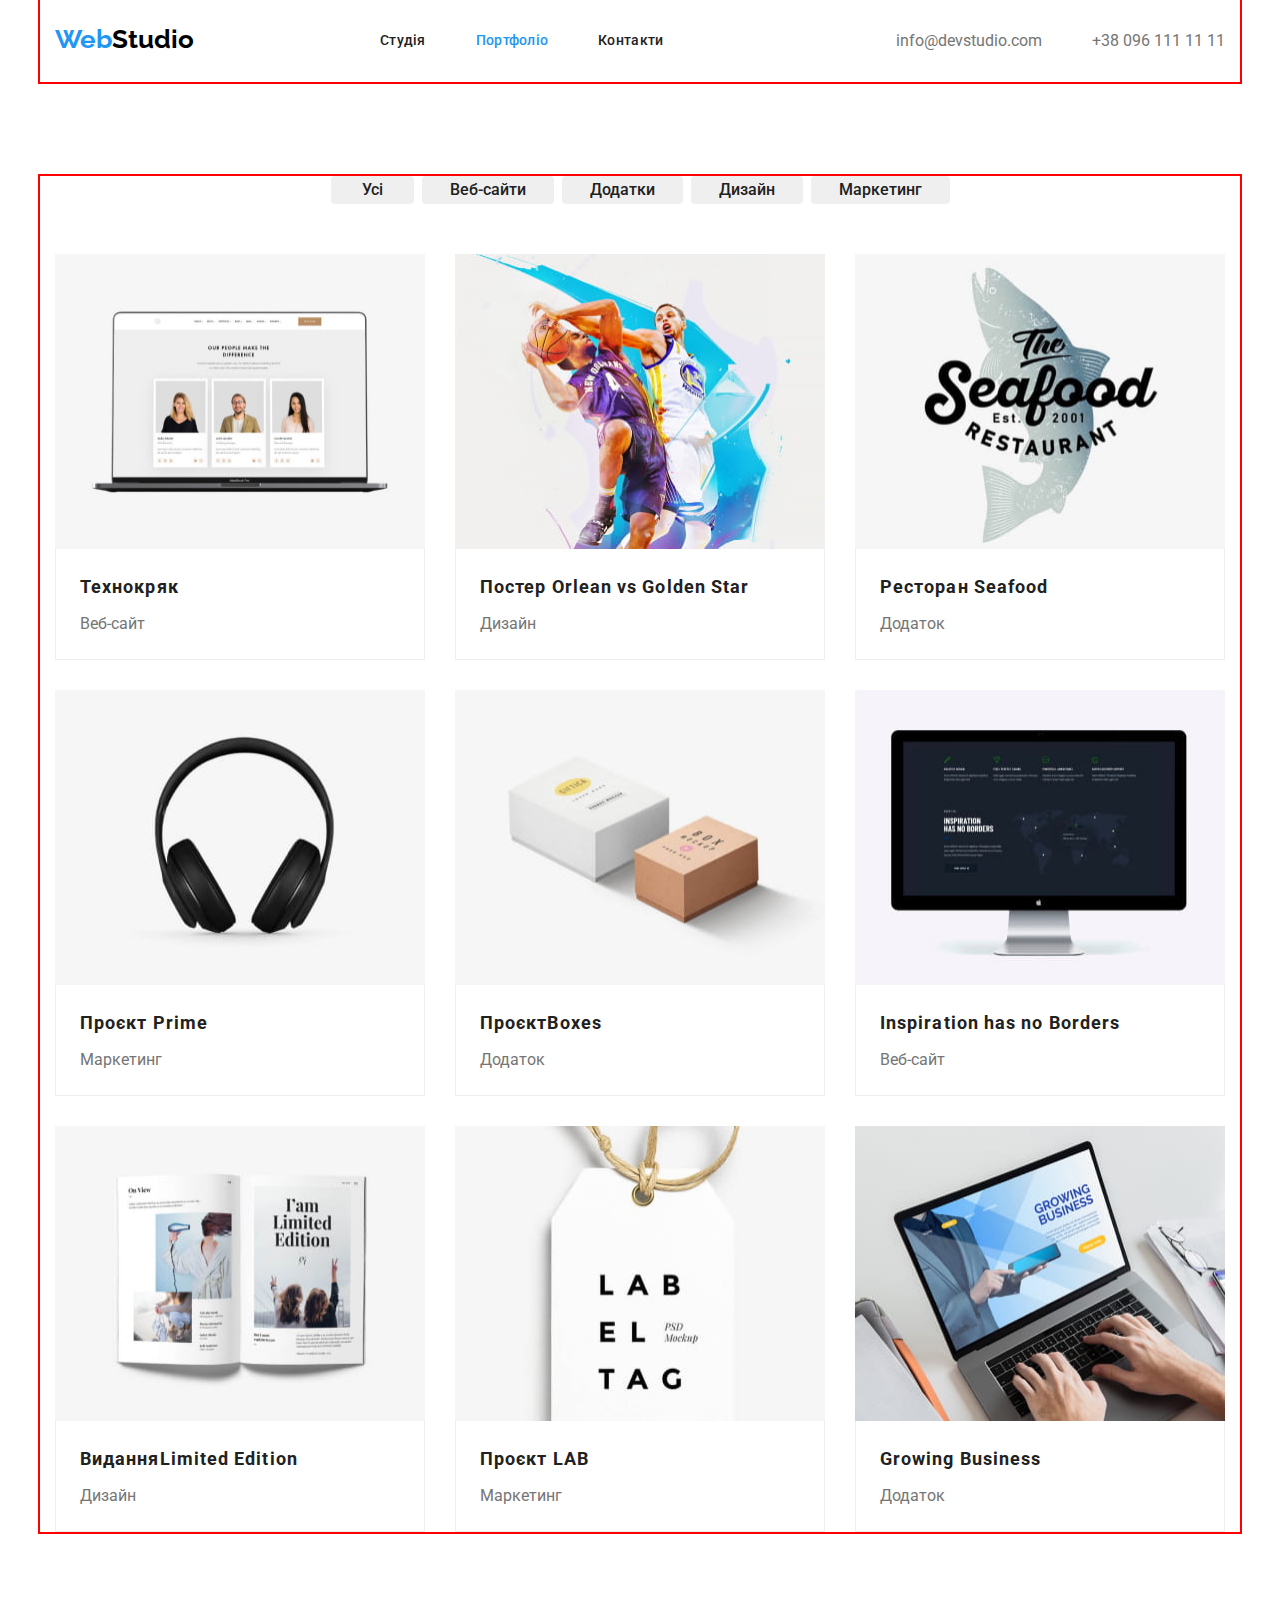
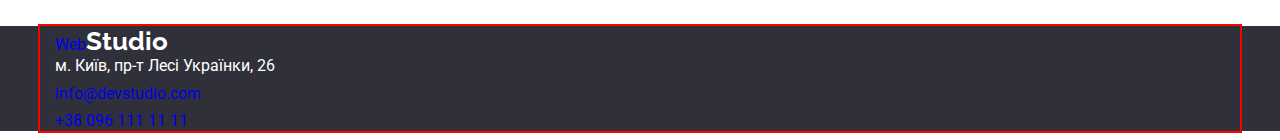
==== commit a1deae3e: "НАШАМАНИВ" ====
--- a/portfolio.html
+++ b/portfolio.html
@@ -1,5 +1,6 @@
 <!DOCTYPE html>
 <html lang="uk">
+
 <head>
     <meta charset="UTF-8">
     <meta http-equiv="X-UA-Compatible" content="IE=edge">
@@ -7,97 +8,132 @@
     <title>Portfolio</title>
     <link rel="preconnect" href="https://fonts.googleapis.com">
     <link rel="preconnect" href="https://fonts.gstatic.com" crossorigin>
-    <link href="https://fonts.googleapis.com/css2?family=Montserrat:wght@400;700&family=Raleway:wght@700&family=Roboto:wght@400;500;700;900&display=swap" rel="stylesheet">
+    <link
+        href="https://fonts.googleapis.com/css2?family=Montserrat:wght@400;700&family=Raleway:wght@700&family=Roboto:wght@400;500;700;900&display=swap"
+        rel="stylesheet">
+        <link rel="stylesheet" href="./css/modern-normalize.css" />
     <link rel="stylesheet" href="./css/styles.css">
 </head>
+
 <body class="page">
     <!-- Навігація -->
     <header class="header">
-        <a class="link" lang="en" href="/"><span class="logo"> Web</span><span class="logo-part">Studio</span></a>
-        <nav class="nav">
-            <ul class="header-list">
-                <li class="header-item"><a class="link" href="./index.html">Студія</a></li>
-                <li class="header-item"><a class="link current" href="">Портфоліо</a></li>
-                <li class="header-item"><a class="link" href="">Контакти</a></li>
+        <div class="container header-container">
+                <a class="logo-header link" lang="en" href="/">Web<span
+                        class="logo-part">Studio</span></a>
+
+            <nav class="nav">
+                <ul class="header-list">
+                    <li class="header-item"><a class="nav-link link" href="./index.html">Студія</a></li>
+                    <li class="header-item"><a class="nav-link link current" href="">Портфоліо</a></li>
+                    <li class="header-item"><a class="nav-link link" href="">Контакти</a></li>
+                </ul>
+            </nav>
+            <ul class="contacts-list">
+                <li class="contacts-list-item"><a class="contacts-header-link link" href="mailto:info@devstudio.com">info@devstudio.com</a>
+                </li>
+                <li class="contacts-list-item"><a class="contacts-header-link link" href="tel:+380961111111">+38 096 111 11 11</a></li>
             </ul>
-        </nav>
-        <ul class="contacts-list">
-            <li class="contacts-list-item"><a class="link" href="mailto:info@devstudio.com" >info@devstudio.com</a></li>
-            <li class="contacts-list-item"><a class="link" href="tel:+380961111111" >+38 096 111 11 11</a></li>
-        </ul>
-        </header>
-        <main>
+        </div>
+    </header>
+    <main>
         <!-- PORTFOLIO-BUTTONS -->
-    <section class="section">
-        <h1 hidden class="section-title">Portfolio</h1>
-        <ul class="section-list">
-            <li><button class="section-btn" type="button"><span class="name-btn">Усі</span></button></li>
-            <li><button class="section-btn" type="button"><span class="name-btns">Веб-сайти</span></button></li>
-            <li><button class="section-btn" type="button"><span class="name-btns">Додатки</span></button></li>
-            <li><button class="section-btn" type="button"><span class="name-btns">Дизайн</span></button></li>
-            <li><button class="section-btn" type="button"><span class="name-btns">Маркетинг</span></button></li>    
-           </ul>
-           <ul class="portfolio-list">
-            <li>
-                <img class="img" src="./images/img-1.jpg" alt="Веб-сайт" width="370" height="295">
-                <h3 class="portfolio-list-caption">Технокряк</h3>
-                <p class="portfolio-list-subtitle">Веб-сайт</p>
-            </li>
-            <li>
-                <img class="img" src="./images/img-2.jpg" alt="баскетбольний постер" width="370" height="295">
-                <h3 class="portfolio-list-caption">Постер <span lang="en">Orlean vs Golden Star</span></h3>
-                <p class="portfolio-list-subtitle">Дизайн</p>      
-            </li>
-            <li>
-                <img class="img" src="./images/img-3.jpg" alt="постер рибного ресторану" width="370" height="295">
-                <h3 class="portfolio-list-caption">Ресторан <span lang="en">Seafood</span></h3>
-                <p class="portfolio-list-subtitle">Додаток</p> 
-            </li>
-            <li>
-                <img class="img" src="./images/img-4.jpg" alt="навушники" width="370" height="295">
-                <h3 class="portfolio-list-caption">Проєкт <span lang="en">Prime</span></h3>
-                <p class="portfolio-list-subtitle">Маркетинг</p>
-            </li>
-            <li>
-                <img class="img" src="./images/img-5.jpg" alt="дві коробки" width="370" height="295">
-                <h3 class="portfolio-list-caption">Проєкт<span lang="en">Boxes</span></h3>
-                <p class="portfolio-list-subtitle">Додаток</p>
-            </li>
-            <li>
-                <img class="img" src="./images/img-6.jpg" alt="монітор" width="370" height="295">
-                <h3 class="portfolio-list-caption" lang="en">Inspiration has no Borders</h3>
-                <p class="portfolio-list-subtitle">Веб-сайт</p>
-            </li>
-            <li>
-                <img class="img" src="./images/img-7.jpg" alt="книга" width="370" height="295">
-                <h3 class="portfolio-list-caption">Видання<span lang="en">Limited Edition</span> </h3>
-                <p class="portfolio-list-subtitle">Дизайн</p>
-            </li>
-            <li>
-                <img class="img" src="./images/img-8.jpg" alt="бірка" width="370" height="295">
-                <h3 class="portfolio-list-caption">Проєкт <span lang="en">LAB</span></h3>
-                <p class="portfolio-list-subtitle">Маркетинг</p>
-            </li>
-            <li>
-                <img class="img" src="./images/img-9.jpg" alt="ноутбук" width="370" height="295">
-                <h3 class="portfolio-list-caption" lang="en">Growing Business</h3>
-                <p class="portfolio-list-subtitle">Додаток</p>
-            </li>
-           </ul>
+        <section class="section">
+            <div class="container">
+                <h1 hidden class="section-title">Portfolio</h1>
+                <ul class="section-list">
+                    <li><button class="section-btn" type="button"><span class="name-btn">Усі</span></button></li>
+                    <li><button class="section-btn" type="button"><span class="name-btns">Веб-сайти</span></button>
+                    </li>
+                    <li><button class="section-btn" type="button"><span class="name-btns">Додатки</span></button>
+                    </li>
+                    <li><button class="section-btn" type="button"><span class="name-btns">Дизайн</span></button>
+                    </li>
+                    <li><button class="section-btn" type="button"><span class="name-btns">Маркетинг</span></button>
+                    </li>
+                </ul>
+                <ul class="portfolio-list">
+                    <li>
+                        <img class="img" src="./images/img-1.jpg" alt="Веб-сайт" width="370" height="295">
+                        <div class="portfolio-box">
+                            <h2 class="portfolio-list-caption">Технокряк</h2>
+                            <p class="portfolio-list-subtitle">Веб-сайт</p>
+                        </div>
+
+                    </li>
+                    <li>
+                        <img class="img" src="./images/img-2.jpg" alt="баскетбольний постер" width="370" height="295">
+                        <div class="portfolio-box">
+                        <h2 class="portfolio-list-caption">Постер <span lang="en">Orlean vs Golden Star</span></h2>
+                        <p class="portfolio-list-subtitle">Дизайн</p></div>
+                        
+                    </li>
+                    <li>
+                        <img class="img" src="./images/img-3.jpg" alt="постер рибного ресторану" width="370"
+                            height="295">
+                            <div class="portfolio-box">
+                        <h2 class="portfolio-list-caption">Ресторан <span lang="en">Seafood</span></h2>
+                        <p class="portfolio-list-subtitle">Додаток</p></div>
+                    </li>
+                    <li>
+                        <img class="img" src="./images/img-4.jpg" alt="навушники" width="370" height="295">
+                        <div class="portfolio-box">
+                        <h2 class="portfolio-list-caption">Проєкт <span lang="en">Prime</span></h2>
+                        <p class="portfolio-list-subtitle">Маркетинг</p></div>
+                    </li>
+                    <li>
+                        <img class="img" src="./images/img-5.jpg" alt="дві коробки" width="370" height="295">
+                        <div class="portfolio-box">
+                        <h2 class="portfolio-list-caption">Проєкт<span lang="en">Boxes</span></h2>
+                        <p class="portfolio-list-subtitle">Додаток</p></div>
+                    </li>
+                    <li>
+                        <img class="img" src="./images/img-6.jpg" alt="монітор" width="370" height="295">
+                        <div class="portfolio-box">
+                        <h2 class="portfolio-list-caption" lang="en">Inspiration has no Borders</h2>
+                        <p class="portfolio-list-subtitle">Веб-сайт</p></div>
+                    </li>
+                    <li>
+                        <img class="img" src="./images/img-7.jpg" alt="книга" width="370" height="295">
+                        <div class="portfolio-box">
+                        <h2 class="portfolio-list-caption">Видання<span lang="en">Limited Edition</span> </h2>
+                        <p class="portfolio-list-subtitle">Дизайн</p></div>
+                    </li>
+                    <li>
+                        <img class="img" src="./images/img-8.jpg" alt="бірка" width="370" height="295">
+                        <div class="portfolio-box">
+                        <h2 class="portfolio-list-caption">Проєкт <span lang="en">LAB</span></h2>
+                        <p class="portfolio-list-subtitle">Маркетинг</p></div>
+                    </li>
+                    <li>
+                        <img class="img" src="./images/img-9.jpg" alt="ноутбук" width="370" height="295">
+                        <div class="portfolio-box">
+                        <h2 class="portfolio-list-caption" lang="en">Growing Business</h2>
+                        <p class="portfolio-list-subtitle">Додаток</p></div>
+                    </li>
+                </ul>
+            </div>
         </section>
     </main>
-        <!-- Наші контакти -->
+    <!-- Наші контакти -->
     <footer class="footer">
-        <div class="group">
-            <a class="link" lang="en" href="/"><span class="logo"> Web</span><span class="logo-part">Studio</span></a>
-            <address class="contacts">
-                <p class="contacts-adress"> м. Київ, пр-т Лесі Українки, 26</p>
-                <ul class="footer-list">
-                    <li class="footer-list-item"><a class="link" href="mailto:info@devstudio.com">info@devstudio.com</a> </li>
-                    <li class="footer-list-item"><a class="link" href="tel:+380961111111">+38 096 111 11 11</a> </li>
-                </ul>
-            </address>
+        <div class="container">
+            <div class="group">
+                <a class="link" lang="en" href="/"><span class="logo"> Web</span><span
+                        class="logo-part">Studio</span></a>
+                <address class="contacts">
+                    <p class="contacts-adress"> м. Київ, пр-т Лесі Українки, 26</p>
+                    <ul class="footer-list">
+                        <li class="footer-list-item"><a class="link"
+                                href="mailto:info@devstudio.com">info@devstudio.com</a>
+                        </li>
+                        <li class="footer-list-item"><a class="link" href="tel:+380961111111">+38 096 111 11 11</a>
+                        </li>
+                    </ul>
+                </address>
+            </div>
         </div>
     </footer>
 </body>
+
 </html>--- a/css/styles.css
+++ b/css/styles.css
@@ -45,8 +45,8 @@
   display: block;
 }
 
+
 .link {
-  color: currentColor;
   text-decoration: none;
 }
 
@@ -63,10 +63,54 @@
   padding: 0;
 }
 
+.container{
+  width: 1200px;
+  padding-left: 15px;
+  padding-right: 15px;
+  margin-left: auto;
+  margin-right: auto;
+
+  outline: 2px solid red;
+
+}
+
 /* HEADER */
 
 .header {
   background-color: var(--main-bg-cl);
+}
+
+.header-container{
+  display: flex;
+}
+
+.nav{
+  margin-left: 93px;
+  margin-right: auto;
+}
+
+.nav-link{
+  color: var(--main-txt-cl);
+  padding: 32px 0;
+  display: block;
+
+}
+
+.contacts-header-link{
+  display: block;
+  color: var(--grey-txt-cl);
+  padding: 32px 0;
+}
+
+.header-list {
+  display: flex;
+  gap: 50px;
+}
+
+.contacts-list{
+  display: flex;
+  gap: 50px;
+  align-items: center;
 }
 
 .header-item {
@@ -86,23 +130,24 @@
   color: var(--accent-txt-cl);
 }
 
-.header .logo {
+.logo-header{
   font-family: var(--secondary-font);
   font-weight: 700;
   font-size: 26px;
   line-height: calc(31 / 26);
   color: var(--accent-txt-cl);
   text-decoration: none;
-}
+  padding: 24px 0;
+  margin-right: 93px;
+}
+
+
 
 .header .logo-part {
-  font-family: var(--secondary-font);
-  font-weight: 700;
-  font-size: 26px;
-  line-height: calc(31 / 26);
   color: var(--logo-txt-cl);
-  text-decoration: none;
-}
+}
+
+
 
 .contacts-list .link {
   color: var(--grey-txt-cl);
@@ -112,10 +157,12 @@
 
 .hero {
   background-color: var(--dark-bg-cl);
-}
-
-.hero-section{
-  width: 270px;
+  padding-top: 200px;
+  padding-bottom: 200px;
+}
+
+.hero-container{
+  width:696px;
 }
 
 .hero-subtitle{
@@ -124,6 +171,7 @@
 
 .hero-title {
   margin-bottom: 30px;
+  display: block;
   font-weight: 900;
   font-size: 44px;
   line-height: calc(60 / 44);
@@ -134,6 +182,10 @@
 }
 
 .hero-btn {
+  display: block;
+  margin-left: auto;
+  margin-right: auto;
+
   padding: 10px 32px;
   box-shadow: 0px 4px 4px rgba(0, 0, 0, 0.15);
   border-radius: 4px;
@@ -207,14 +259,17 @@
   background-color: var(--dark-bg-cl);
 }
 
-.footer .logo {
+
+  .footer .logo-footer{
   font-family: var(--secondary-font);
   font-weight: 700;
   font-size: 26px;
   line-height: calc(31 / 26);
   color: var(--accent-txt-cl);
   text-decoration: none;
-}
+  }
+
+
 
 .footer .logo-part {
   font-family: var(--secondary-font);
@@ -237,23 +292,23 @@
 .footer-list-item{
     margin-bottom: 9px;
 }
-
-.footer .link {
+ 
+ .footer-link {
   font-size: 14px;
   line-height: calc(24 / 14);
   color: var(--dark-txt-cl);
-}
-
-.footer .link:hover,
-.footer .link:focus {
+  text-decoration: none;
+} 
+
+.footer-link :hover,
+.footer-link :focus {
   color: var(--accent-txt-cl);
 }
 
 /*PORTFOLIO-BUTTONS */
 
 .section-btn {
-  box-shadow: 0px 3px 1px rgba(0, 0, 0, 0.1), 0px 1px 2px rgba(0, 0, 0, 0.08),
-    0px 2px 2px rgba(0, 0, 0, 0.12);
+  border: 0;
   border-radius: 4px;
   font-family: inherit;
   font-weight: 500;
@@ -263,6 +318,25 @@
   color: var(--main-txt-cl);
   cursor: pointer;
 }
+
+.section-list{
+  margin-bottom: 50px;
+  justify-content: center;
+  display: flex;
+  gap: 8px;
+}
+
+.portfolio-list{
+  display: flex;
+  flex-wrap: wrap;
+  gap: 30px;
+}
+.portfolio-box{
+  padding: 20px 24px;
+  border: 1px solid #EEEEEE;
+  border-top: 0;
+}
+
 
 .name-btn{
     padding: 6px 25px;
@@ -276,6 +350,9 @@
 .section-btn:focus {
   color: var(--light-txt-cl);
   background-color: var(--accent-bg-cl);
+  box-shadow: 0px 3px 1px rgba(0, 0, 0, 0.1), 0px 1px 2px rgba(0, 0, 0, 0.08),
+  0px 2px 2px rgba(0, 0, 0, 0.12);
+border-radius: 4px;
 }
 
 .portfolio-list-caption {
@@ -292,3 +369,7 @@
   line-height: calc(30 / 16);
   color: var(--grey-txt-cl);
 }
+
+.section{
+  padding: 94px 0;
+}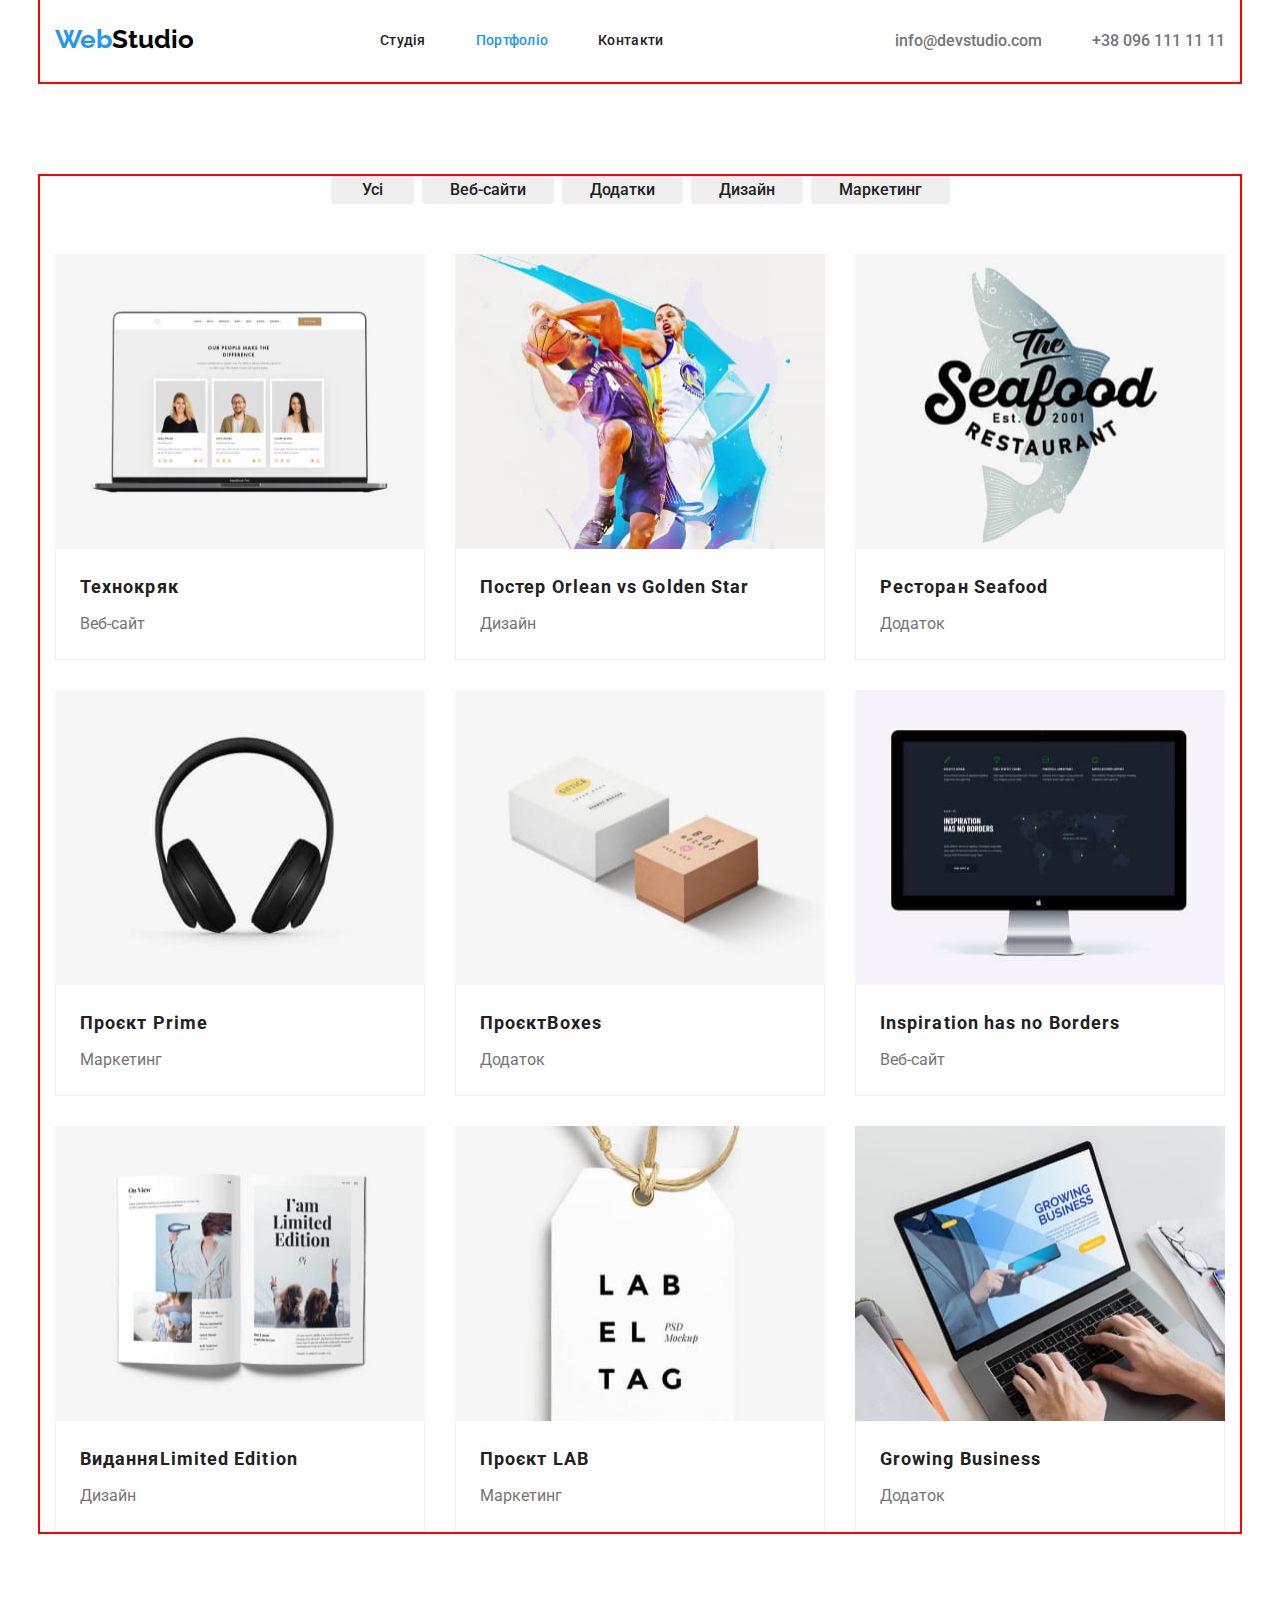
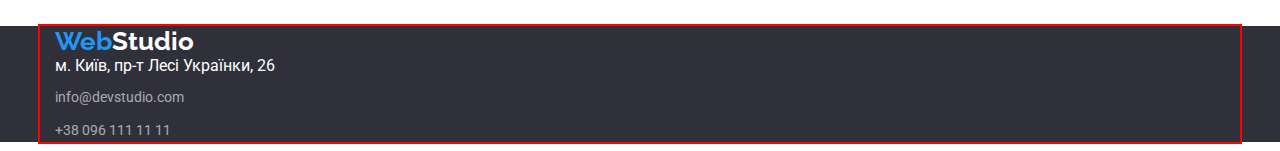
==== commit 7b884e48: "update 26.08" ====
--- a/portfolio.html
+++ b/portfolio.html
@@ -119,15 +119,15 @@
     <footer class="footer">
         <div class="container">
             <div class="group">
-                <a class="link" lang="en" href="/"><span class="logo"> Web</span><span
-                        class="logo-part">Studio</span></a>
+                <a class="logo-footer link" lang="en" href="/"> Web<span
+                    class="logo-part">Studio</span></a>
                 <address class="contacts">
-                    <p class="contacts-adress"> м. Київ, пр-т Лесі Українки, 26</p>
+                    <p class="contacts-adress">м. Київ, пр-т Лесі Українки, 26</p>
                     <ul class="footer-list">
-                        <li class="footer-list-item"><a class="link"
+                        <li class="footer-list-item"><a class="footer-link link"
                                 href="mailto:info@devstudio.com">info@devstudio.com</a>
                         </li>
-                        <li class="footer-list-item"><a class="link" href="tel:+380961111111">+38 096 111 11 11</a>
+                        <li class="footer-list-item"><a class="footer-link link" href="tel:+380961111111">+38 096 111 11 11</a>
                         </li>
                     </ul>
                 </address>
--- a/css/styles.css
+++ b/css/styles.css
@@ -15,6 +15,7 @@
   /* Background colors */
 
   --accent-bg-cl: #2196f3;
+  --secondary-bg-cl: #188CE8;
   --main-bg-cl: #ffffff;
   --dark-bg-cl: #2f303a;
   --light-bg-cl: #f5f4fa;
@@ -111,6 +112,7 @@
   display: flex;
   gap: 50px;
   align-items: center;
+  font-weight: 500;
 }
 
 .header-item {
@@ -142,11 +144,9 @@
 }
 
 
-
 .header .logo-part {
   color: var(--logo-txt-cl);
 }
-
 
 
 .contacts-list .link {
@@ -193,18 +193,29 @@
   font-weight: 700;
   font-size: 16px;
   line-height: calc(30 / 16);
-  display: flex;
-  align-items: center;
-  text-align: center;
   letter-spacing: 0.06em;
   color: var(--main-bg-cl);
   background-color: var(--accent-bg-cl);
   cursor: pointer;
 }
 
+.hero .hero-btn:hover,
+.hero .hero-btn:focus{
+ background-color: var(--secondary-bg-cl);
+}
+
 /* НАШІ ПЕРЕВАГИ */
 
+.hero-list{
+  display: flex;
+  justify-content: center;
+  gap: 30px;
+  margin-top: 94px;
+  margin-bottom: 94px;
+}
+
 .hero-caption {
+  margin-bottom: 10px;
   font-weight: 700;
   font-size: 14px;
   line-height: calc(16 / 14);
@@ -221,6 +232,8 @@
 /* НАША РОБОТА */
 
 .content-title {
+  margin-top: 47px;
+  margin-bottom: 50px;
   font-weight: 700;
   font-size: 36px;
   line-height: calc(42 / 36);
@@ -228,13 +241,28 @@
   color: var(--main-txt-cl);
 }
 
-/* КОМАНДА */
-
+.content-list{
+display: flex;
+gap: 30px;
+margin-bottom: 94px;
+justify-content: center;
+  }
+
+
+/* НАША КОМАНДА */
+
+.section-team-title{
+  padding-top: 92px;
+  padding-bottom: 50px;
+  text-align: center;
+}
+ 
 .section-team {
   background-color: var(--light-bg-cl);
 }
 
 .section-team-caption {
+  margin-bottom: 10px;
   font-weight: 500;
   font-size: 16px;
   line-height: calc(19 / 16);
@@ -250,8 +278,18 @@
 }
 
 .section-team-list {
-  background-color: var(--main-bg-cl);
-}
+  display: flex;
+  flex-wrap: wrap;
+  gap: 30px;
+  padding-bottom: 94px;
+}
+
+  .team-box{
+  padding: 30px 0;
+  box-shadow: 0px 1px 3px rgba(0, 0, 0, 0.12), 0px 1px 1px rgba(0, 0, 0, 0.14), 0px 2px 1px rgba(0, 0, 0, 0.2);
+  border-radius: 0px 0px 4px 4px;
+  }
+
 
 /* НАШІ КОНТАКТИ */
 
@@ -300,8 +338,8 @@
   text-decoration: none;
 } 
 
-.footer-link :hover,
-.footer-link :focus {
+.footer .footer-link:hover,
+.footer .footer-link:focus {
   color: var(--accent-txt-cl);
 }
 
@@ -352,11 +390,11 @@
   background-color: var(--accent-bg-cl);
   box-shadow: 0px 3px 1px rgba(0, 0, 0, 0.1), 0px 1px 2px rgba(0, 0, 0, 0.08),
   0px 2px 2px rgba(0, 0, 0, 0.12);
-border-radius: 4px;
+  border-radius: 4px;
 }
 
 .portfolio-list-caption {
-    margin-bottom: 4px;
+   margin-bottom: 4px;
   font-weight: 700;
   font-size: 18px;
   line-height: calc(36 / 18);
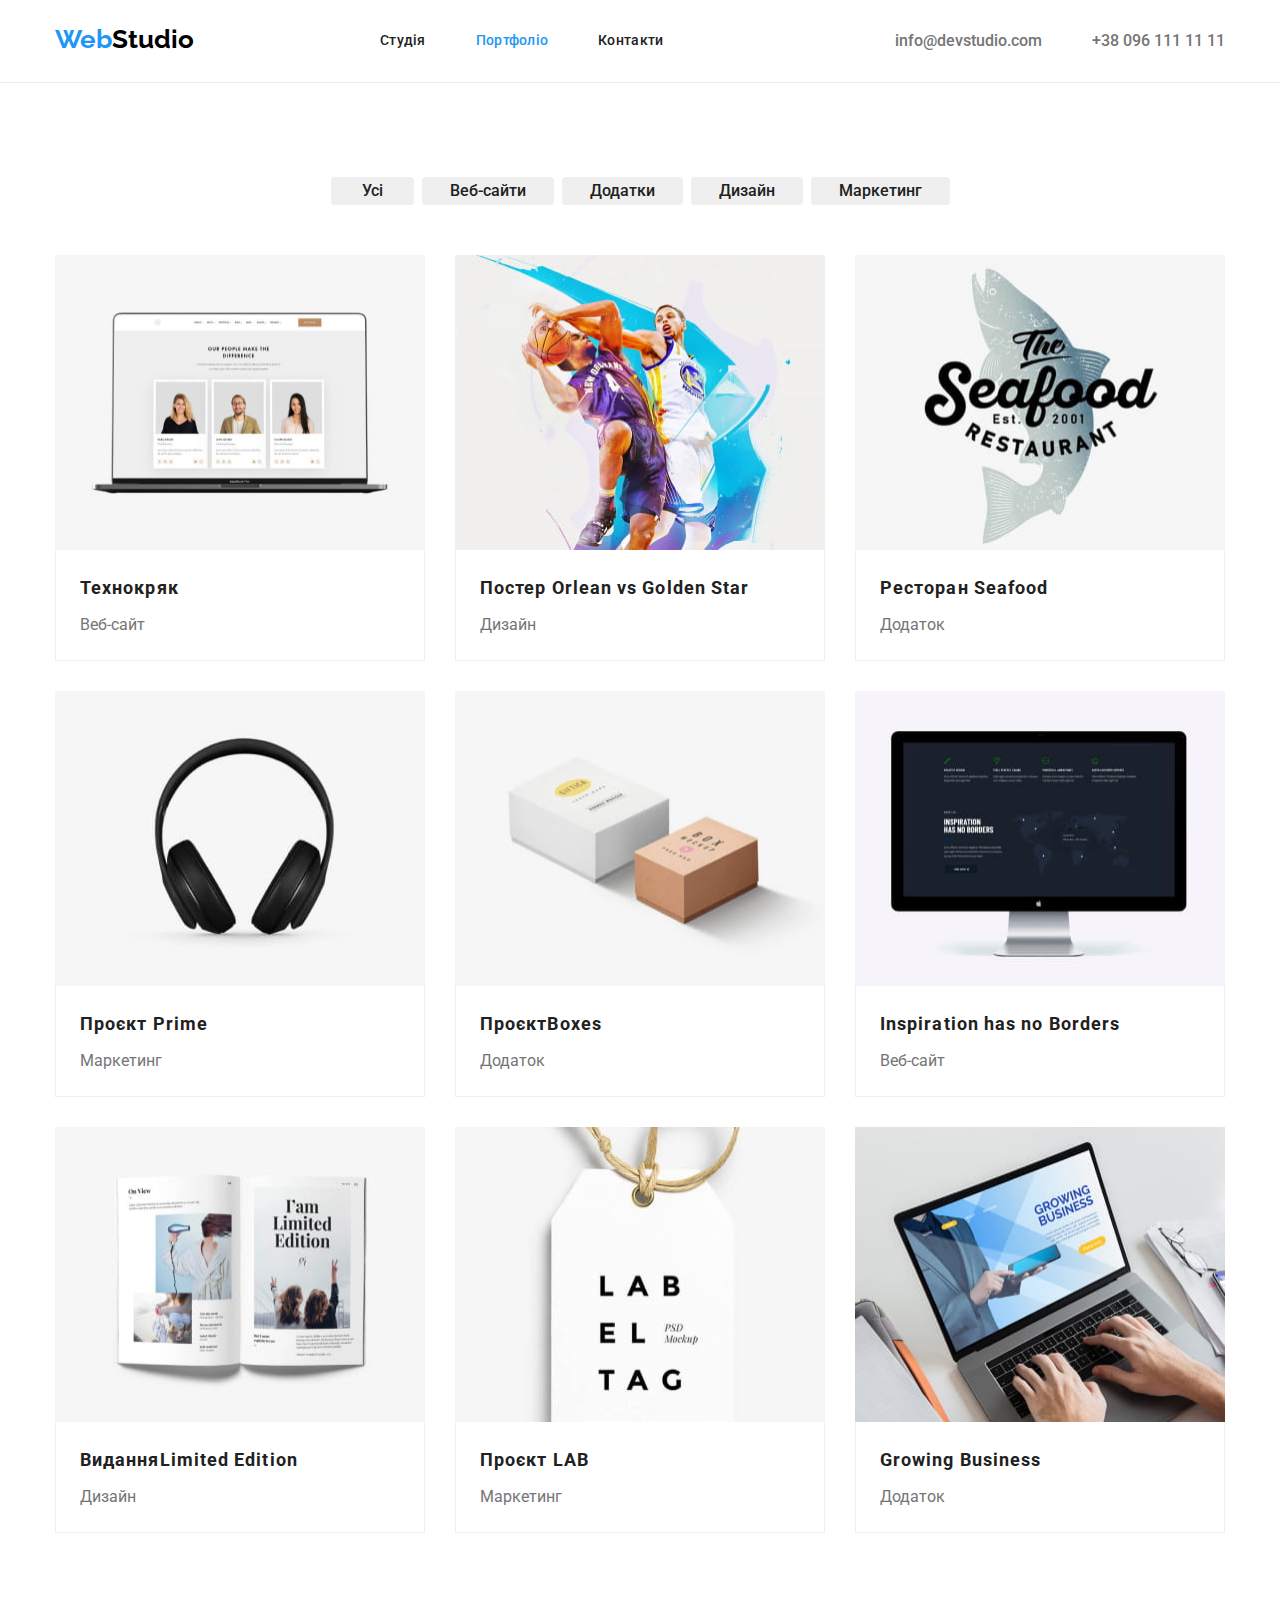
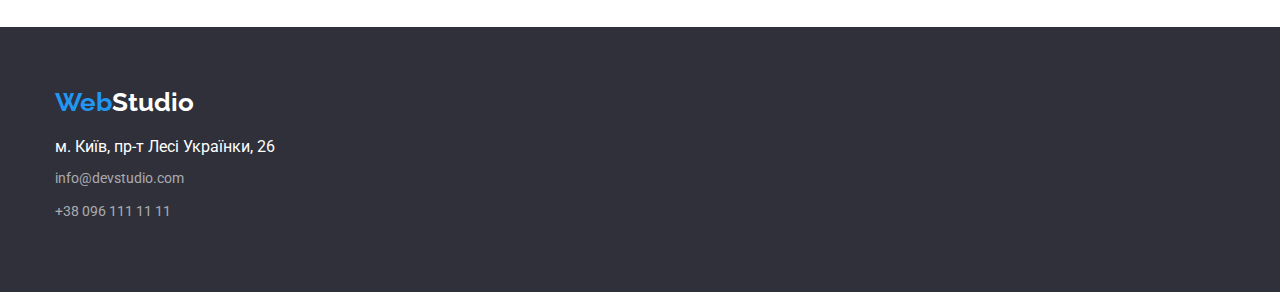
==== commit 778e1c27: "finished" ====
--- a/portfolio.html
+++ b/portfolio.html
@@ -11,7 +11,7 @@
     <link
         href="https://fonts.googleapis.com/css2?family=Montserrat:wght@400;700&family=Raleway:wght@700&family=Roboto:wght@400;500;700;900&display=swap"
         rel="stylesheet">
-        <link rel="stylesheet" href="./css/modern-normalize.css" />
+    <link rel="stylesheet" href="./css/modern-normalize.css" />
     <link rel="stylesheet" href="./css/styles.css">
 </head>
 
@@ -19,8 +19,7 @@
     <!-- Навігація -->
     <header class="header">
         <div class="container header-container">
-                <a class="logo-header link" lang="en" href="/">Web<span
-                        class="logo-part">Studio</span></a>
+            <a class="logo-header link" lang="en" href="/">Web<span class="logo-part">Studio</span></a>
 
             <nav class="nav">
                 <ul class="header-list">
@@ -30,9 +29,11 @@
                 </ul>
             </nav>
             <ul class="contacts-list">
-                <li class="contacts-list-item"><a class="contacts-header-link link" href="mailto:info@devstudio.com">info@devstudio.com</a>
+                <li class="contacts-list-item"><a class="contacts-header-link link"
+                        href="mailto:info@devstudio.com">info@devstudio.com</a>
                 </li>
-                <li class="contacts-list-item"><a class="contacts-header-link link" href="tel:+380961111111">+38 096 111 11 11</a></li>
+                <li class="contacts-list-item"><a class="contacts-header-link link" href="tel:+380961111111">+38 096 111
+                        11 11</a></li>
             </ul>
         </div>
     </header>
@@ -40,7 +41,7 @@
         <!-- PORTFOLIO-BUTTONS -->
         <section class="section">
             <div class="container">
-                <h1 hidden class="section-title">Portfolio</h1>
+                <h1 class="section-title visually-hidden">Portfolio</h1>
                 <ul class="section-list">
                     <li><button class="section-btn" type="button"><span class="name-btn">Усі</span></button></li>
                     <li><button class="section-btn" type="button"><span class="name-btns">Веб-сайти</span></button>
@@ -64,52 +65,60 @@
                     <li>
                         <img class="img" src="./images/img-2.jpg" alt="баскетбольний постер" width="370" height="295">
                         <div class="portfolio-box">
-                        <h2 class="portfolio-list-caption">Постер <span lang="en">Orlean vs Golden Star</span></h2>
-                        <p class="portfolio-list-subtitle">Дизайн</p></div>
-                        
+                            <h2 class="portfolio-list-caption">Постер <span lang="en">Orlean vs Golden Star</span></h2>
+                            <p class="portfolio-list-subtitle">Дизайн</p>
+                        </div>
+
                     </li>
                     <li>
                         <img class="img" src="./images/img-3.jpg" alt="постер рибного ресторану" width="370"
                             height="295">
-                            <div class="portfolio-box">
-                        <h2 class="portfolio-list-caption">Ресторан <span lang="en">Seafood</span></h2>
-                        <p class="portfolio-list-subtitle">Додаток</p></div>
+                        <div class="portfolio-box">
+                            <h2 class="portfolio-list-caption">Ресторан <span lang="en">Seafood</span></h2>
+                            <p class="portfolio-list-subtitle">Додаток</p>
+                        </div>
                     </li>
                     <li>
                         <img class="img" src="./images/img-4.jpg" alt="навушники" width="370" height="295">
                         <div class="portfolio-box">
-                        <h2 class="portfolio-list-caption">Проєкт <span lang="en">Prime</span></h2>
-                        <p class="portfolio-list-subtitle">Маркетинг</p></div>
+                            <h2 class="portfolio-list-caption">Проєкт <span lang="en">Prime</span></h2>
+                            <p class="portfolio-list-subtitle">Маркетинг</p>
+                        </div>
                     </li>
                     <li>
                         <img class="img" src="./images/img-5.jpg" alt="дві коробки" width="370" height="295">
                         <div class="portfolio-box">
-                        <h2 class="portfolio-list-caption">Проєкт<span lang="en">Boxes</span></h2>
-                        <p class="portfolio-list-subtitle">Додаток</p></div>
+                            <h2 class="portfolio-list-caption">Проєкт<span lang="en">Boxes</span></h2>
+                            <p class="portfolio-list-subtitle">Додаток</p>
+                        </div>
                     </li>
                     <li>
                         <img class="img" src="./images/img-6.jpg" alt="монітор" width="370" height="295">
                         <div class="portfolio-box">
-                        <h2 class="portfolio-list-caption" lang="en">Inspiration has no Borders</h2>
-                        <p class="portfolio-list-subtitle">Веб-сайт</p></div>
+                            <h2 class="portfolio-list-caption" lang="en">Inspiration has no Borders</h2>
+                            <p class="portfolio-list-subtitle">Веб-сайт</p>
+                        </div>
                     </li>
                     <li>
                         <img class="img" src="./images/img-7.jpg" alt="книга" width="370" height="295">
                         <div class="portfolio-box">
-                        <h2 class="portfolio-list-caption">Видання<span lang="en">Limited Edition</span> </h2>
-                        <p class="portfolio-list-subtitle">Дизайн</p></div>
+                            <h2 class="portfolio-list-caption">Видання<span lang="en">Limited Edition</span> </h2>
+                            <p class="portfolio-list-subtitle">Дизайн</p>
+                        </div>
                     </li>
                     <li>
                         <img class="img" src="./images/img-8.jpg" alt="бірка" width="370" height="295">
                         <div class="portfolio-box">
-                        <h2 class="portfolio-list-caption">Проєкт <span lang="en">LAB</span></h2>
-                        <p class="portfolio-list-subtitle">Маркетинг</p></div>
+                            <h2 class="portfolio-list-caption">Проєкт <span lang="en">LAB</span></h2>
+                            <p class="portfolio-list-subtitle">Маркетинг</p>
+                        </div>
                     </li>
                     <li>
                         <img class="img" src="./images/img-9.jpg" alt="ноутбук" width="370" height="295">
                         <div class="portfolio-box">
-                        <h2 class="portfolio-list-caption" lang="en">Growing Business</h2>
-                        <p class="portfolio-list-subtitle">Додаток</p></div>
+                            <h2 class="portfolio-list-caption" lang="en">Growing Business</h2>
+                            <p class="portfolio-list-subtitle">Додаток</p>
+                        </div>
                     </li>
                 </ul>
             </div>
@@ -119,17 +128,20 @@
     <footer class="footer">
         <div class="container">
             <div class="group">
-                <a class="logo-footer link" lang="en" href="/"> Web<span
-                    class="logo-part">Studio</span></a>
-                <address class="contacts">
-                    <p class="contacts-adress">м. Київ, пр-т Лесі Українки, 26</p>
-                    <ul class="footer-list">
-                        <li class="footer-list-item"><a class="footer-link link"
-                                href="mailto:info@devstudio.com">info@devstudio.com</a>
-                        </li>
-                        <li class="footer-list-item"><a class="footer-link link" href="tel:+380961111111">+38 096 111 11 11</a>
-                        </li>
-                    </ul>
+                <div class="logo-solid">
+                <a class="logo-footer link" lang="en" href="/"> Web<span class="logo-part">Studio</span></a></div>
+                <div class="adress-list">
+                    <address class="contacts">
+                        <p class="contacts-adress">м. Київ, пр-т Лесі Українки, 26</p>
+                        <ul class="footer-list">
+                            <li class="footer-list-item"><a class="footer-link link"
+                                    href="mailto:info@devstudio.com">info@devstudio.com</a>
+                            </li>
+                            <li class="footer-list-item"><a class="footer-link link" href="tel:+380961111111">+38 096
+                                    111 11 11</a>
+                </div>
+                </li>
+                </ul>
                 </address>
             </div>
         </div>
--- a/css/styles.css
+++ b/css/styles.css
@@ -71,7 +71,7 @@
   margin-left: auto;
   margin-right: auto;
 
-  outline: 2px solid red;
+  /* outline: 2px solid red; */
 
 }
 
@@ -79,11 +79,12 @@
 
 .header {
   background-color: var(--main-bg-cl);
+  border-bottom: 1px solid #ECECEC;
 }
 
 .header-container{
   display: flex;
-}
+ }
 
 .nav{
   margin-left: 93px;
@@ -155,6 +156,19 @@
 
 /* HERO */
 
+.visually-hidden{
+  position: absolute;
+  width: 1px;
+  height: 1px;
+  margin: -1px;
+  border: 0;
+  padding: 0;
+  white-space: nowrap;
+  clip-path: inset(100%);
+  clip: rect(0 0 0 0);
+  overflow: hidden;
+}
+
 .hero {
   background-color: var(--dark-bg-cl);
   padding-top: 200px;
@@ -255,6 +269,9 @@
   padding-top: 92px;
   padding-bottom: 50px;
   text-align: center;
+  font-weight: 700;
+  font-size: 36px;
+  line-height:calc(42 / 36);
 }
  
 .section-team {
@@ -307,6 +324,10 @@
   text-decoration: none;
   }
 
+  .logo-solid{
+    padding-bottom: 20px;
+    padding-top:  60px;
+  }
 
 
 .footer .logo-part {
@@ -320,15 +341,16 @@
 
 .contacts {
   font-style: normal;
+  
 }
 
 .contacts-adress {
   color: var(--light-txt-cl);
-  margin-bottom: 9px;
+  padding-bottom: 9px;
 }
 
 .footer-list-item{
-    margin-bottom: 9px;
+    padding-bottom: 9px;
 }
  
  .footer-link {
@@ -337,6 +359,11 @@
   color: var(--dark-txt-cl);
   text-decoration: none;
 } 
+ 
+
+.adress-list{
+  padding-bottom: 60px;
+}
 
 .footer .footer-link:hover,
 .footer .footer-link:focus {
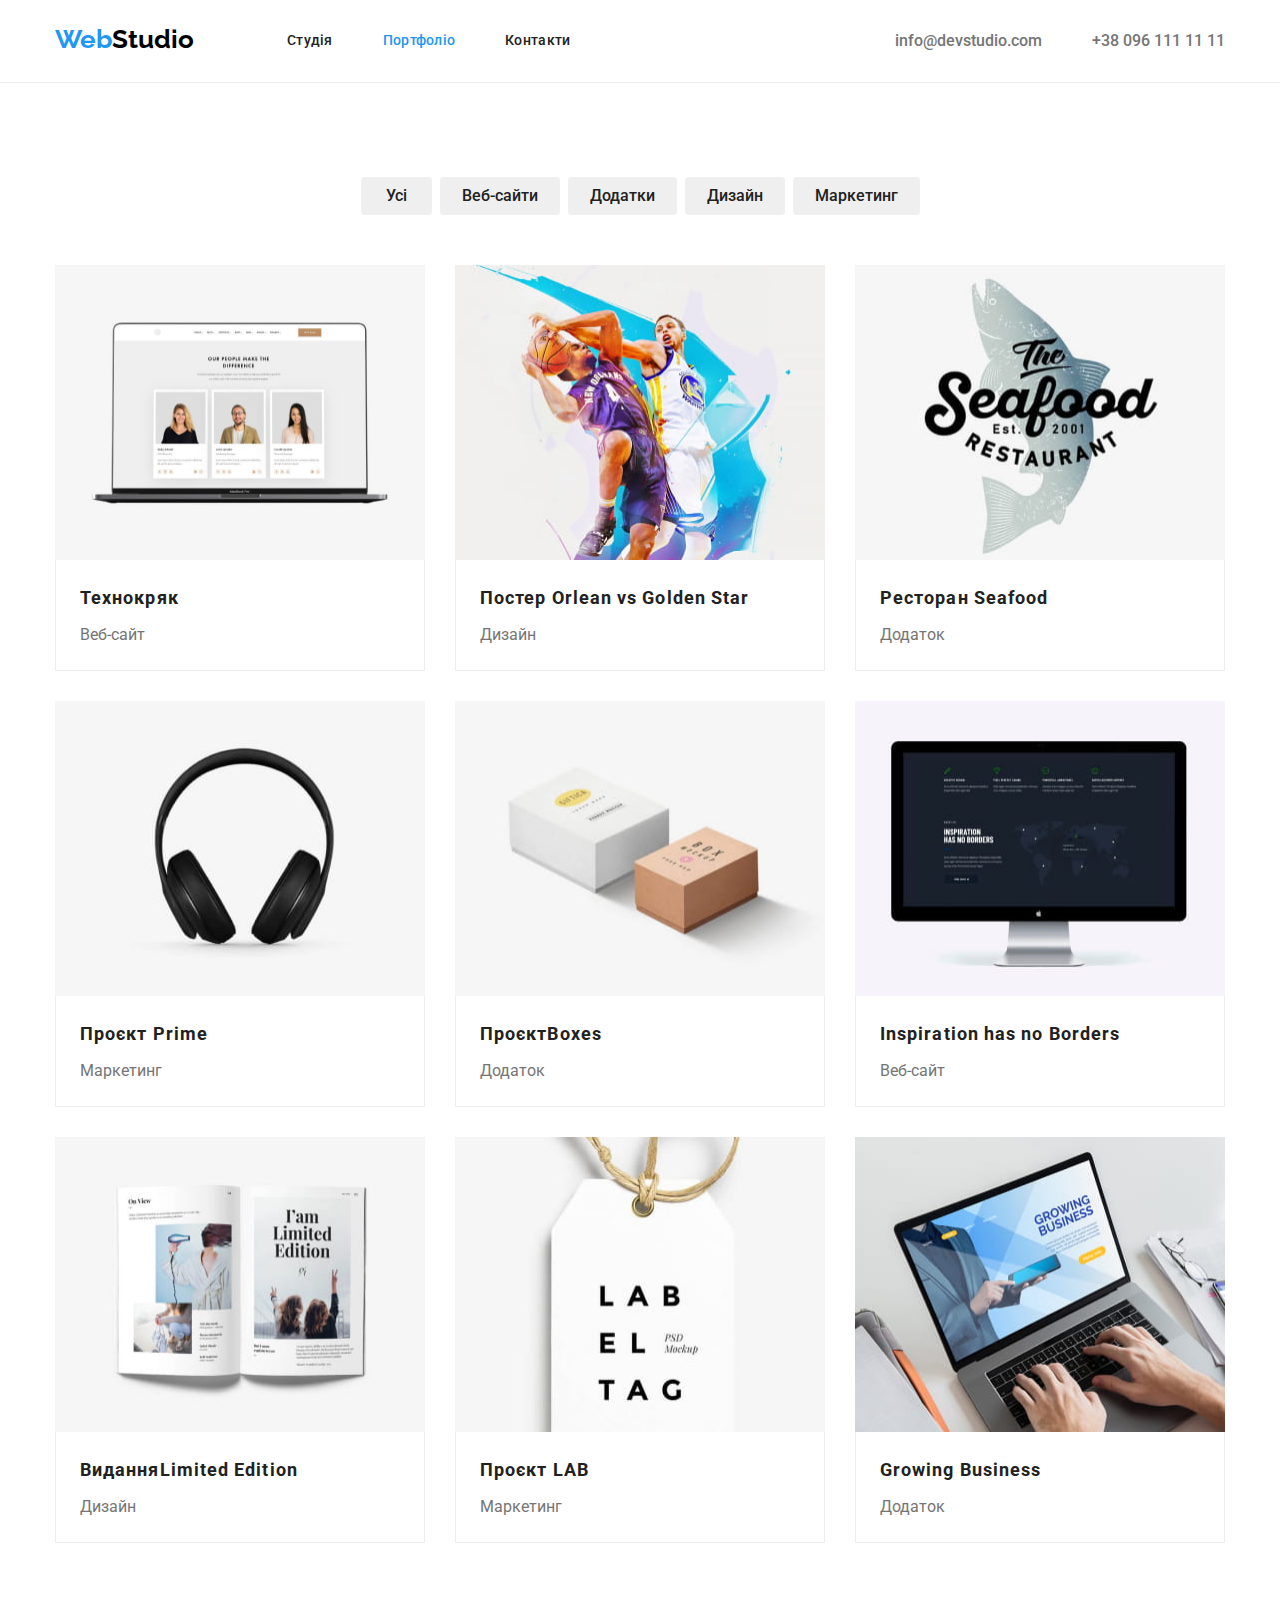
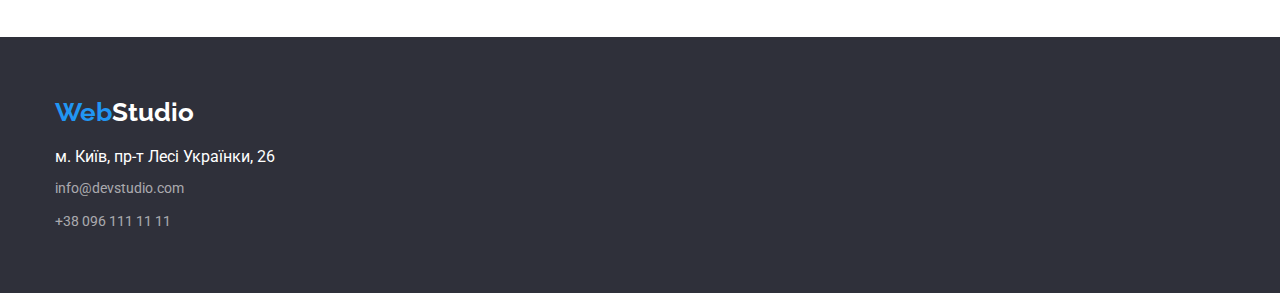
==== commit fa829cb6: "reboot" ====
--- a/portfolio.html
+++ b/portfolio.html
@@ -43,14 +43,14 @@
             <div class="container">
                 <h1 class="section-title visually-hidden">Portfolio</h1>
                 <ul class="section-list">
-                    <li><button class="section-btn" type="button"><span class="name-btn">Усі</span></button></li>
-                    <li><button class="section-btn" type="button"><span class="name-btns">Веб-сайти</span></button>
+                    <li><button class="section-btn first-btn" type="button">Усі</button></li>
+                    <li><button class="section-btn" type="button">Веб-сайти</button>
                     </li>
-                    <li><button class="section-btn" type="button"><span class="name-btns">Додатки</span></button>
+                    <li><button class="section-btn" type="button">Додатки</button>
                     </li>
-                    <li><button class="section-btn" type="button"><span class="name-btns">Дизайн</span></button>
+                    <li><button class="section-btn" type="button">Дизайн</button>
                     </li>
-                    <li><button class="section-btn" type="button"><span class="name-btns">Маркетинг</span></button>
+                    <li><button class="section-btn" type="button">Маркетинг</button>
                     </li>
                 </ul>
                 <ul class="portfolio-list">
--- a/css/styles.css
+++ b/css/styles.css
@@ -87,7 +87,6 @@
  }
 
 .nav{
-  margin-left: 93px;
   margin-right: auto;
 }
 
@@ -179,10 +178,6 @@
   width:696px;
 }
 
-.hero-subtitle{
-    margin-bottom: 30px;
-}
-
 .hero-title {
   margin-bottom: 30px;
   display: block;
@@ -199,7 +194,7 @@
   display: block;
   margin-left: auto;
   margin-right: auto;
-
+  border: none;
   padding: 10px 32px;
   box-shadow: 0px 4px 4px rgba(0, 0, 0, 0.15);
   border-radius: 4px;
@@ -224,8 +219,13 @@
   display: flex;
   justify-content: center;
   gap: 30px;
-  margin-top: 94px;
-  margin-bottom: 94px;
+  padding-top: 94px;
+  padding-bottom: 94px;
+  
+}
+
+.hero-item{
+  width: 270px;
 }
 
 .hero-caption {
@@ -246,7 +246,7 @@
 /* НАША РОБОТА */
 
 .content-title {
-  margin-top: 47px;
+  
   margin-bottom: 50px;
   font-weight: 700;
   font-size: 36px;
@@ -258,7 +258,7 @@
 .content-list{
 display: flex;
 gap: 30px;
-margin-bottom: 94px;
+padding-bottom: 94px;
 justify-content: center;
   }
 
@@ -266,8 +266,8 @@
 /* НАША КОМАНДА */
 
 .section-team-title{
-  padding-top: 92px;
-  padding-bottom: 50px;
+  /* padding-top: 94px; */
+  margin-bottom: 50px;
   text-align: center;
   font-weight: 700;
   font-size: 36px;
@@ -276,6 +276,7 @@
  
 .section-team {
   background-color: var(--light-bg-cl);
+  padding: 94px 0;
 }
 
 .section-team-caption {
@@ -298,13 +299,14 @@
   display: flex;
   flex-wrap: wrap;
   gap: 30px;
-  padding-bottom: 94px;
+  /* padding-bottom: 94px; */
 }
 
   .team-box{
-  padding: 30px 0;
+  padding: 30px ;
   box-shadow: 0px 1px 3px rgba(0, 0, 0, 0.12), 0px 1px 1px rgba(0, 0, 0, 0.14), 0px 2px 1px rgba(0, 0, 0, 0.2);
   border-radius: 0px 0px 4px 4px;
+  background-color:var(--main-bg-cl);
   }
 
 
@@ -325,8 +327,13 @@
   }
 
   .logo-solid{
-    padding-bottom: 20px;
-    padding-top:  60px;
+    margin-bottom: 20px;
+    /* padding-top:  60px; */
+  }
+
+  .group{
+    padding-bottom: 60px;
+    padding-top: 60px;
   }
 
 
@@ -346,11 +353,11 @@
 
 .contacts-adress {
   color: var(--light-txt-cl);
-  padding-bottom: 9px;
-}
-
-.footer-list-item{
-    padding-bottom: 9px;
+  margin-bottom: 9px;
+}
+
+.footer-list-item:not(:last-child){
+    margin-bottom: 9px;
 }
  
  .footer-link {
@@ -361,9 +368,9 @@
 } 
  
 
-.adress-list{
+/* .adress-list{
   padding-bottom: 60px;
-}
+} */
 
 .footer .footer-link:hover,
 .footer .footer-link:focus {
@@ -382,7 +389,13 @@
   text-align: center;
   color: var(--main-txt-cl);
   cursor: pointer;
-}
+  padding: 6px 22px;
+}
+
+.first-btn{
+  padding: 6px 25px;
+}
+
 
 .section-list{
   margin-bottom: 50px;
@@ -402,14 +415,6 @@
   border-top: 0;
 }
 
-
-.name-btn{
-    padding: 6px 25px;
-}
-
-.name-btns{
-    padding: 6px 22px;
-}
 
 .section-btn:hover,
 .section-btn:focus {
